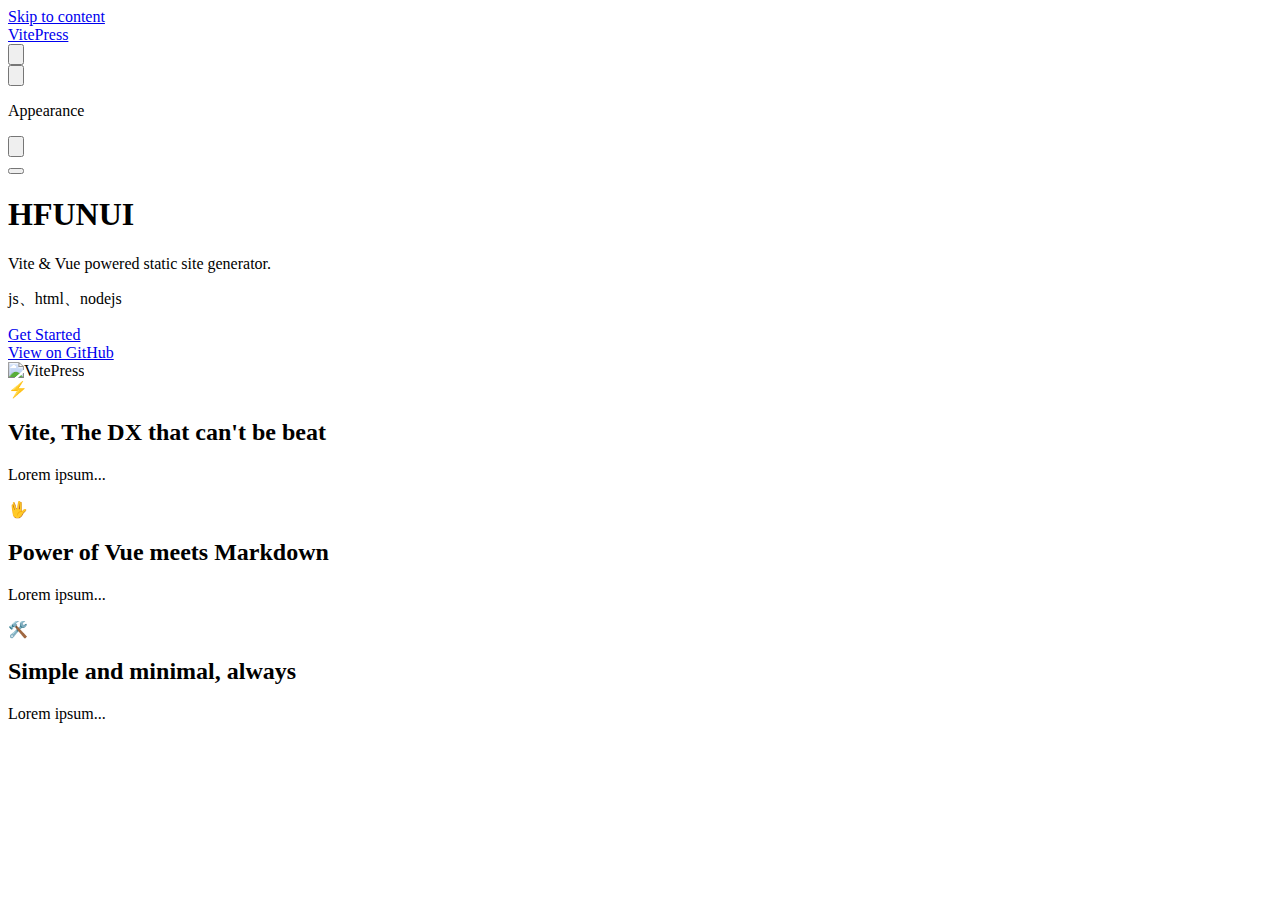
==== index.html @ feb46263 "github actions 自动部署" ====
<!DOCTYPE html>
<html lang="en-US">
  <head>
    <meta charset="utf-8">
    <meta name="viewport" content="width=device-width,initial-scale=1">
    <title>VitePress | VitePress</title>
    <meta name="description" content="A VitePress site">
    <link rel="stylesheet" href="/hfunui/assets/style.2a76a6d5.css">
    <link rel="modulepreload" href="/hfunui/assets/app.a262ab78.js">
    <link rel="modulepreload" href="/hfunui/assets/index.md.b3dddbc2.lean.js">
    
    <script id="check-dark-light">(()=>{const e=localStorage.getItem("vitepress-theme-appearance"),a=window.matchMedia("(prefers-color-scheme: dark)").matches;(!e||e==="auto"?a:e==="dark")&&document.documentElement.classList.add("dark")})();</script>
  </head>
  <body>
    <div id="app"><div class="Layout" data-v-800d218e><!--[--><!--]--><!--[--><span tabindex="-1" data-v-50beef6d></span><a href="#VPContent" class="VPSkipLink visually-hidden" data-v-50beef6d> Skip to content </a><!--]--><!----><header class="VPNav no-sidebar" data-v-800d218e data-v-612dfc2d><div class="VPNavBar" data-v-612dfc2d data-v-e5657667><div class="container" data-v-e5657667><div class="VPNavBarTitle" data-v-e5657667 data-v-b0835459><a class="title" href="/hfunui/" data-v-b0835459><!--[--><!--]--><!----><!--[-->VitePress<!--]--><!--[--><!--]--></a></div><div class="content" data-v-e5657667><!--[--><!--]--><!----><!----><!----><div class="VPNavBarAppearance appearance" data-v-e5657667 data-v-94fffdb1><button class="VPSwitch VPSwitchAppearance" type="button" role="switch" aria-label="toggle dark mode" data-v-94fffdb1 data-v-cac98b92 data-v-4f5f0a58><span class="check" data-v-4f5f0a58><span class="icon" data-v-4f5f0a58><!--[--><svg xmlns="http://www.w3.org/2000/svg" aria-hidden="true" focusable="false" viewbox="0 0 24 24" class="sun" data-v-cac98b92><path d="M12,18c-3.3,0-6-2.7-6-6s2.7-6,6-6s6,2.7,6,6S15.3,18,12,18zM12,8c-2.2,0-4,1.8-4,4c0,2.2,1.8,4,4,4c2.2,0,4-1.8,4-4C16,9.8,14.2,8,12,8z"></path><path d="M12,4c-0.6,0-1-0.4-1-1V1c0-0.6,0.4-1,1-1s1,0.4,1,1v2C13,3.6,12.6,4,12,4z"></path><path d="M12,24c-0.6,0-1-0.4-1-1v-2c0-0.6,0.4-1,1-1s1,0.4,1,1v2C13,23.6,12.6,24,12,24z"></path><path d="M5.6,6.6c-0.3,0-0.5-0.1-0.7-0.3L3.5,4.9c-0.4-0.4-0.4-1,0-1.4s1-0.4,1.4,0l1.4,1.4c0.4,0.4,0.4,1,0,1.4C6.2,6.5,5.9,6.6,5.6,6.6z"></path><path d="M19.8,20.8c-0.3,0-0.5-0.1-0.7-0.3l-1.4-1.4c-0.4-0.4-0.4-1,0-1.4s1-0.4,1.4,0l1.4,1.4c0.4,0.4,0.4,1,0,1.4C20.3,20.7,20,20.8,19.8,20.8z"></path><path d="M3,13H1c-0.6,0-1-0.4-1-1s0.4-1,1-1h2c0.6,0,1,0.4,1,1S3.6,13,3,13z"></path><path d="M23,13h-2c-0.6,0-1-0.4-1-1s0.4-1,1-1h2c0.6,0,1,0.4,1,1S23.6,13,23,13z"></path><path d="M4.2,20.8c-0.3,0-0.5-0.1-0.7-0.3c-0.4-0.4-0.4-1,0-1.4l1.4-1.4c0.4-0.4,1-0.4,1.4,0s0.4,1,0,1.4l-1.4,1.4C4.7,20.7,4.5,20.8,4.2,20.8z"></path><path d="M18.4,6.6c-0.3,0-0.5-0.1-0.7-0.3c-0.4-0.4-0.4-1,0-1.4l1.4-1.4c0.4-0.4,1-0.4,1.4,0s0.4,1,0,1.4l-1.4,1.4C18.9,6.5,18.6,6.6,18.4,6.6z"></path></svg><svg xmlns="http://www.w3.org/2000/svg" aria-hidden="true" focusable="false" viewbox="0 0 24 24" class="moon" data-v-cac98b92><path d="M12.1,22c-0.3,0-0.6,0-0.9,0c-5.5-0.5-9.5-5.4-9-10.9c0.4-4.8,4.2-8.6,9-9c0.4,0,0.8,0.2,1,0.5c0.2,0.3,0.2,0.8-0.1,1.1c-2,2.7-1.4,6.4,1.3,8.4c2.1,1.6,5,1.6,7.1,0c0.3-0.2,0.7-0.3,1.1-0.1c0.3,0.2,0.5,0.6,0.5,1c-0.2,2.7-1.5,5.1-3.6,6.8C16.6,21.2,14.4,22,12.1,22zM9.3,4.4c-2.9,1-5,3.6-5.2,6.8c-0.4,4.4,2.8,8.3,7.2,8.7c2.1,0.2,4.2-0.4,5.8-1.8c1.1-0.9,1.9-2.1,2.4-3.4c-2.5,0.9-5.3,0.5-7.5-1.1C9.2,11.4,8.1,7.7,9.3,4.4z"></path></svg><!--]--></span></span></button></div><!----><div class="VPFlyout VPNavBarExtra extra" data-v-e5657667 data-v-b0e6e622 data-v-d3726854><button type="button" class="button" aria-haspopup="true" aria-expanded="false" aria-label="extra navigation" data-v-d3726854><svg xmlns="http://www.w3.org/2000/svg" aria-hidden="true" focusable="false" viewbox="0 0 24 24" class="icon" data-v-d3726854><circle cx="12" cy="12" r="2"></circle><circle cx="19" cy="12" r="2"></circle><circle cx="5" cy="12" r="2"></circle></svg></button><div class="menu" data-v-d3726854><div class="VPMenu" data-v-d3726854 data-v-401cc61e><!----><!--[--><!--[--><!----><div class="group" data-v-b0e6e622><div class="item appearance" data-v-b0e6e622><p class="label" data-v-b0e6e622>Appearance</p><div class="appearance-action" data-v-b0e6e622><button class="VPSwitch VPSwitchAppearance" type="button" role="switch" aria-label="toggle dark mode" data-v-b0e6e622 data-v-cac98b92 data-v-4f5f0a58><span class="check" data-v-4f5f0a58><span class="icon" data-v-4f5f0a58><!--[--><svg xmlns="http://www.w3.org/2000/svg" aria-hidden="true" focusable="false" viewbox="0 0 24 24" class="sun" data-v-cac98b92><path d="M12,18c-3.3,0-6-2.7-6-6s2.7-6,6-6s6,2.7,6,6S15.3,18,12,18zM12,8c-2.2,0-4,1.8-4,4c0,2.2,1.8,4,4,4c2.2,0,4-1.8,4-4C16,9.8,14.2,8,12,8z"></path><path d="M12,4c-0.6,0-1-0.4-1-1V1c0-0.6,0.4-1,1-1s1,0.4,1,1v2C13,3.6,12.6,4,12,4z"></path><path d="M12,24c-0.6,0-1-0.4-1-1v-2c0-0.6,0.4-1,1-1s1,0.4,1,1v2C13,23.6,12.6,24,12,24z"></path><path d="M5.6,6.6c-0.3,0-0.5-0.1-0.7-0.3L3.5,4.9c-0.4-0.4-0.4-1,0-1.4s1-0.4,1.4,0l1.4,1.4c0.4,0.4,0.4,1,0,1.4C6.2,6.5,5.9,6.6,5.6,6.6z"></path><path d="M19.8,20.8c-0.3,0-0.5-0.1-0.7-0.3l-1.4-1.4c-0.4-0.4-0.4-1,0-1.4s1-0.4,1.4,0l1.4,1.4c0.4,0.4,0.4,1,0,1.4C20.3,20.7,20,20.8,19.8,20.8z"></path><path d="M3,13H1c-0.6,0-1-0.4-1-1s0.4-1,1-1h2c0.6,0,1,0.4,1,1S3.6,13,3,13z"></path><path d="M23,13h-2c-0.6,0-1-0.4-1-1s0.4-1,1-1h2c0.6,0,1,0.4,1,1S23.6,13,23,13z"></path><path d="M4.2,20.8c-0.3,0-0.5-0.1-0.7-0.3c-0.4-0.4-0.4-1,0-1.4l1.4-1.4c0.4-0.4,1-0.4,1.4,0s0.4,1,0,1.4l-1.4,1.4C4.7,20.7,4.5,20.8,4.2,20.8z"></path><path d="M18.4,6.6c-0.3,0-0.5-0.1-0.7-0.3c-0.4-0.4-0.4-1,0-1.4l1.4-1.4c0.4-0.4,1-0.4,1.4,0s0.4,1,0,1.4l-1.4,1.4C18.9,6.5,18.6,6.6,18.4,6.6z"></path></svg><svg xmlns="http://www.w3.org/2000/svg" aria-hidden="true" focusable="false" viewbox="0 0 24 24" class="moon" data-v-cac98b92><path d="M12.1,22c-0.3,0-0.6,0-0.9,0c-5.5-0.5-9.5-5.4-9-10.9c0.4-4.8,4.2-8.6,9-9c0.4,0,0.8,0.2,1,0.5c0.2,0.3,0.2,0.8-0.1,1.1c-2,2.7-1.4,6.4,1.3,8.4c2.1,1.6,5,1.6,7.1,0c0.3-0.2,0.7-0.3,1.1-0.1c0.3,0.2,0.5,0.6,0.5,1c-0.2,2.7-1.5,5.1-3.6,6.8C16.6,21.2,14.4,22,12.1,22zM9.3,4.4c-2.9,1-5,3.6-5.2,6.8c-0.4,4.4,2.8,8.3,7.2,8.7c2.1,0.2,4.2-0.4,5.8-1.8c1.1-0.9,1.9-2.1,2.4-3.4c-2.5,0.9-5.3,0.5-7.5-1.1C9.2,11.4,8.1,7.7,9.3,4.4z"></path></svg><!--]--></span></span></button></div></div></div><!----><!--]--><!--]--></div></div></div><!--[--><!--]--><button type="button" class="VPNavBarHamburger hamburger" aria-label="mobile navigation" aria-expanded="false" aria-controls="VPNavScreen" data-v-e5657667 data-v-51c26bd4><span class="container" data-v-51c26bd4><span class="top" data-v-51c26bd4></span><span class="middle" data-v-51c26bd4></span><span class="bottom" data-v-51c26bd4></span></span></button></div></div></div><!----></header><!----><!----><div class="VPContent is-home" id="VPContent" data-v-800d218e data-v-cd77234a><div class="VPHome" data-v-cd77234a data-v-cb842b70><!--[--><!--]--><div class="VPHero has-image VPHomeHero" data-v-cb842b70 data-v-c28a56dd><div class="container" data-v-c28a56dd><div class="main" data-v-c28a56dd><h1 class="name" data-v-c28a56dd><span class="clip" data-v-c28a56dd>HFUNUI</span></h1><p class="text" data-v-c28a56dd>Vite &amp; Vue powered static site generator.</p><p class="tagline" data-v-c28a56dd>js、html、nodejs</p><div class="actions" data-v-c28a56dd><!--[--><div class="action" data-v-c28a56dd><a class="VPButton medium brand" href="/hfunui/test.html" data-v-c28a56dd data-v-b949c44b>Get Started</a></div><div class="action" data-v-c28a56dd><a class="VPButton medium alt" href="https://github.com/vuejs/vitepress" target="_blank" rel="noreferrer" data-v-c28a56dd data-v-b949c44b>View on GitHub</a></div><!--]--></div></div><div class="image" data-v-c28a56dd><div class="image-container" data-v-c28a56dd><div class="image-bg" data-v-c28a56dd></div><!--[--><img class="VPImage image-src" src="/hfunui/logo.png" alt="VitePress" data-v-b6a6e94b><!--]--></div></div></div></div><!--[--><!--]--><!--[--><!--]--><div class="VPFeatures VPHomeFeatures" data-v-cb842b70 data-v-3f8057fd><div class="container" data-v-3f8057fd><div class="items" data-v-3f8057fd><!--[--><div class="grid-3 item" data-v-3f8057fd><article class="VPFeature" data-v-3f8057fd data-v-c869942c><div class="icon" data-v-c869942c>⚡️</div><h2 class="title" data-v-c869942c>Vite, The DX that can&#39;t be beat</h2><p class="details" data-v-c869942c>Lorem ipsum...</p></article></div><div class="grid-3 item" data-v-3f8057fd><article class="VPFeature" data-v-3f8057fd data-v-c869942c><div class="icon" data-v-c869942c>🖖</div><h2 class="title" data-v-c869942c>Power of Vue meets Markdown</h2><p class="details" data-v-c869942c>Lorem ipsum...</p></article></div><div class="grid-3 item" data-v-3f8057fd><article class="VPFeature" data-v-3f8057fd data-v-c869942c><div class="icon" data-v-c869942c>🛠️</div><h2 class="title" data-v-c869942c>Simple and minimal, always</h2><p class="details" data-v-c869942c>Lorem ipsum...</p></article></div><!--]--></div></div></div><!--[--><!--]--><div style="position:relative;" data-v-cb842b70><div></div></div></div></div><!----><!--[--><!--]--></div></div>
    <script>__VP_HASH_MAP__ = JSON.parse("{\"index.md\":\"b3dddbc2\",\"test.md\":\"1d16b2b5\"}")</script>
    <script type="module" async src="/hfunui/assets/app.a262ab78.js"></script>
    
  </body>
</html>
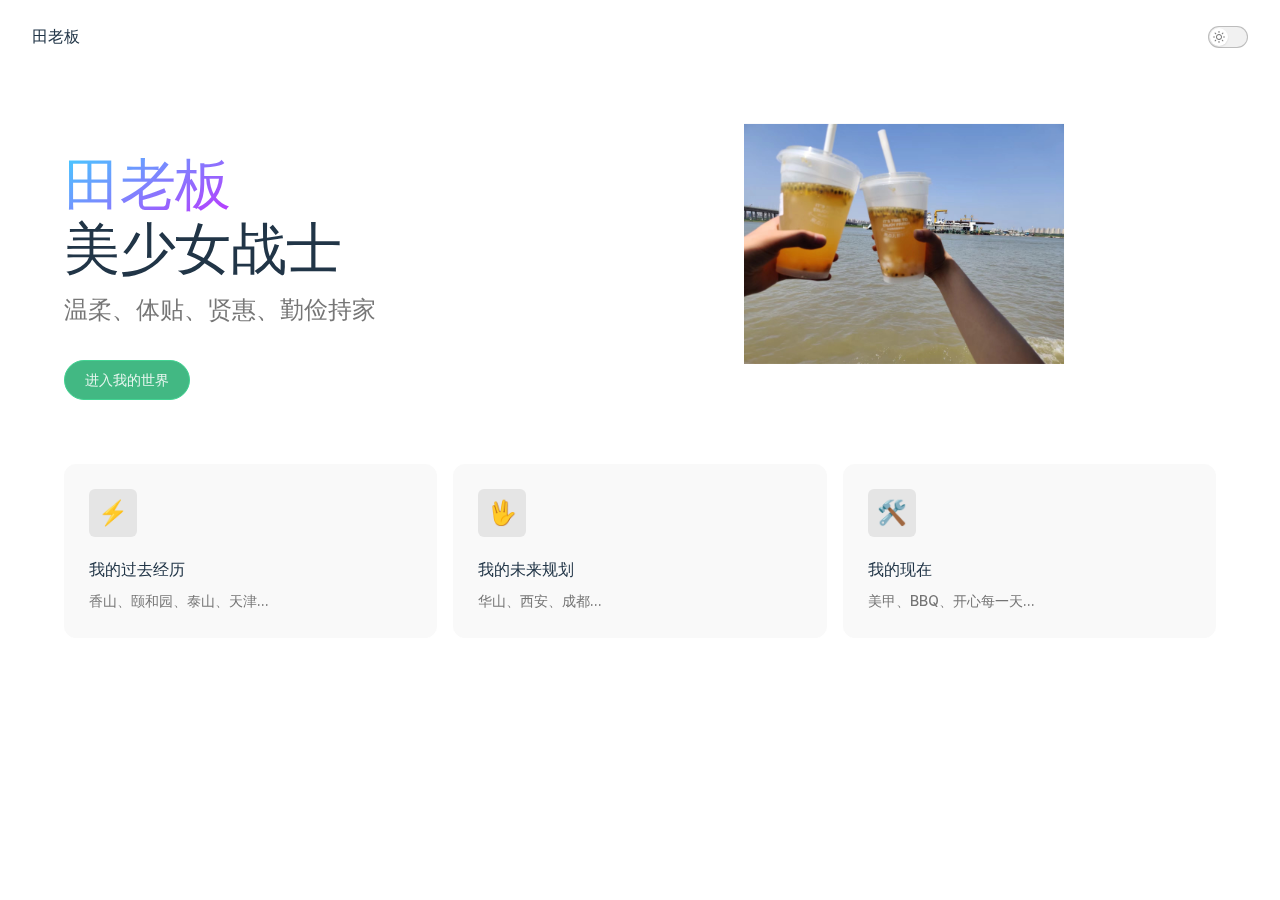
==== commit 196c85d8: "gitee actions 自动部署" ====
--- a/index.html
+++ b/index.html
@@ -3,18 +3,18 @@
   <head>
     <meta charset="utf-8">
     <meta name="viewport" content="width=device-width,initial-scale=1">
-    <title>VitePress | VitePress</title>
+    <title>一只小小鸟-田老板 | 一只小小鸟-田老板</title>
     <meta name="description" content="A VitePress site">
-    <link rel="stylesheet" href="/hfunui/assets/style.2a76a6d5.css">
-    <link rel="modulepreload" href="/hfunui/assets/app.a262ab78.js">
-    <link rel="modulepreload" href="/hfunui/assets/index.md.b3dddbc2.lean.js">
+    <link rel="stylesheet" href="/assets/style.bca4aebd.css">
+    <link rel="modulepreload" href="/assets/app.071083e7.js">
+    <link rel="modulepreload" href="/assets/index.md.a0800f98.lean.js">
     
     <script id="check-dark-light">(()=>{const e=localStorage.getItem("vitepress-theme-appearance"),a=window.matchMedia("(prefers-color-scheme: dark)").matches;(!e||e==="auto"?a:e==="dark")&&document.documentElement.classList.add("dark")})();</script>
   </head>
   <body>
-    <div id="app"><div class="Layout" data-v-800d218e><!--[--><!--]--><!--[--><span tabindex="-1" data-v-50beef6d></span><a href="#VPContent" class="VPSkipLink visually-hidden" data-v-50beef6d> Skip to content </a><!--]--><!----><header class="VPNav no-sidebar" data-v-800d218e data-v-612dfc2d><div class="VPNavBar" data-v-612dfc2d data-v-e5657667><div class="container" data-v-e5657667><div class="VPNavBarTitle" data-v-e5657667 data-v-b0835459><a class="title" href="/hfunui/" data-v-b0835459><!--[--><!--]--><!----><!--[-->VitePress<!--]--><!--[--><!--]--></a></div><div class="content" data-v-e5657667><!--[--><!--]--><!----><!----><!----><div class="VPNavBarAppearance appearance" data-v-e5657667 data-v-94fffdb1><button class="VPSwitch VPSwitchAppearance" type="button" role="switch" aria-label="toggle dark mode" data-v-94fffdb1 data-v-cac98b92 data-v-4f5f0a58><span class="check" data-v-4f5f0a58><span class="icon" data-v-4f5f0a58><!--[--><svg xmlns="http://www.w3.org/2000/svg" aria-hidden="true" focusable="false" viewbox="0 0 24 24" class="sun" data-v-cac98b92><path d="M12,18c-3.3,0-6-2.7-6-6s2.7-6,6-6s6,2.7,6,6S15.3,18,12,18zM12,8c-2.2,0-4,1.8-4,4c0,2.2,1.8,4,4,4c2.2,0,4-1.8,4-4C16,9.8,14.2,8,12,8z"></path><path d="M12,4c-0.6,0-1-0.4-1-1V1c0-0.6,0.4-1,1-1s1,0.4,1,1v2C13,3.6,12.6,4,12,4z"></path><path d="M12,24c-0.6,0-1-0.4-1-1v-2c0-0.6,0.4-1,1-1s1,0.4,1,1v2C13,23.6,12.6,24,12,24z"></path><path d="M5.6,6.6c-0.3,0-0.5-0.1-0.7-0.3L3.5,4.9c-0.4-0.4-0.4-1,0-1.4s1-0.4,1.4,0l1.4,1.4c0.4,0.4,0.4,1,0,1.4C6.2,6.5,5.9,6.6,5.6,6.6z"></path><path d="M19.8,20.8c-0.3,0-0.5-0.1-0.7-0.3l-1.4-1.4c-0.4-0.4-0.4-1,0-1.4s1-0.4,1.4,0l1.4,1.4c0.4,0.4,0.4,1,0,1.4C20.3,20.7,20,20.8,19.8,20.8z"></path><path d="M3,13H1c-0.6,0-1-0.4-1-1s0.4-1,1-1h2c0.6,0,1,0.4,1,1S3.6,13,3,13z"></path><path d="M23,13h-2c-0.6,0-1-0.4-1-1s0.4-1,1-1h2c0.6,0,1,0.4,1,1S23.6,13,23,13z"></path><path d="M4.2,20.8c-0.3,0-0.5-0.1-0.7-0.3c-0.4-0.4-0.4-1,0-1.4l1.4-1.4c0.4-0.4,1-0.4,1.4,0s0.4,1,0,1.4l-1.4,1.4C4.7,20.7,4.5,20.8,4.2,20.8z"></path><path d="M18.4,6.6c-0.3,0-0.5-0.1-0.7-0.3c-0.4-0.4-0.4-1,0-1.4l1.4-1.4c0.4-0.4,1-0.4,1.4,0s0.4,1,0,1.4l-1.4,1.4C18.9,6.5,18.6,6.6,18.4,6.6z"></path></svg><svg xmlns="http://www.w3.org/2000/svg" aria-hidden="true" focusable="false" viewbox="0 0 24 24" class="moon" data-v-cac98b92><path d="M12.1,22c-0.3,0-0.6,0-0.9,0c-5.5-0.5-9.5-5.4-9-10.9c0.4-4.8,4.2-8.6,9-9c0.4,0,0.8,0.2,1,0.5c0.2,0.3,0.2,0.8-0.1,1.1c-2,2.7-1.4,6.4,1.3,8.4c2.1,1.6,5,1.6,7.1,0c0.3-0.2,0.7-0.3,1.1-0.1c0.3,0.2,0.5,0.6,0.5,1c-0.2,2.7-1.5,5.1-3.6,6.8C16.6,21.2,14.4,22,12.1,22zM9.3,4.4c-2.9,1-5,3.6-5.2,6.8c-0.4,4.4,2.8,8.3,7.2,8.7c2.1,0.2,4.2-0.4,5.8-1.8c1.1-0.9,1.9-2.1,2.4-3.4c-2.5,0.9-5.3,0.5-7.5-1.1C9.2,11.4,8.1,7.7,9.3,4.4z"></path></svg><!--]--></span></span></button></div><!----><div class="VPFlyout VPNavBarExtra extra" data-v-e5657667 data-v-b0e6e622 data-v-d3726854><button type="button" class="button" aria-haspopup="true" aria-expanded="false" aria-label="extra navigation" data-v-d3726854><svg xmlns="http://www.w3.org/2000/svg" aria-hidden="true" focusable="false" viewbox="0 0 24 24" class="icon" data-v-d3726854><circle cx="12" cy="12" r="2"></circle><circle cx="19" cy="12" r="2"></circle><circle cx="5" cy="12" r="2"></circle></svg></button><div class="menu" data-v-d3726854><div class="VPMenu" data-v-d3726854 data-v-401cc61e><!----><!--[--><!--[--><!----><div class="group" data-v-b0e6e622><div class="item appearance" data-v-b0e6e622><p class="label" data-v-b0e6e622>Appearance</p><div class="appearance-action" data-v-b0e6e622><button class="VPSwitch VPSwitchAppearance" type="button" role="switch" aria-label="toggle dark mode" data-v-b0e6e622 data-v-cac98b92 data-v-4f5f0a58><span class="check" data-v-4f5f0a58><span class="icon" data-v-4f5f0a58><!--[--><svg xmlns="http://www.w3.org/2000/svg" aria-hidden="true" focusable="false" viewbox="0 0 24 24" class="sun" data-v-cac98b92><path d="M12,18c-3.3,0-6-2.7-6-6s2.7-6,6-6s6,2.7,6,6S15.3,18,12,18zM12,8c-2.2,0-4,1.8-4,4c0,2.2,1.8,4,4,4c2.2,0,4-1.8,4-4C16,9.8,14.2,8,12,8z"></path><path d="M12,4c-0.6,0-1-0.4-1-1V1c0-0.6,0.4-1,1-1s1,0.4,1,1v2C13,3.6,12.6,4,12,4z"></path><path d="M12,24c-0.6,0-1-0.4-1-1v-2c0-0.6,0.4-1,1-1s1,0.4,1,1v2C13,23.6,12.6,24,12,24z"></path><path d="M5.6,6.6c-0.3,0-0.5-0.1-0.7-0.3L3.5,4.9c-0.4-0.4-0.4-1,0-1.4s1-0.4,1.4,0l1.4,1.4c0.4,0.4,0.4,1,0,1.4C6.2,6.5,5.9,6.6,5.6,6.6z"></path><path d="M19.8,20.8c-0.3,0-0.5-0.1-0.7-0.3l-1.4-1.4c-0.4-0.4-0.4-1,0-1.4s1-0.4,1.4,0l1.4,1.4c0.4,0.4,0.4,1,0,1.4C20.3,20.7,20,20.8,19.8,20.8z"></path><path d="M3,13H1c-0.6,0-1-0.4-1-1s0.4-1,1-1h2c0.6,0,1,0.4,1,1S3.6,13,3,13z"></path><path d="M23,13h-2c-0.6,0-1-0.4-1-1s0.4-1,1-1h2c0.6,0,1,0.4,1,1S23.6,13,23,13z"></path><path d="M4.2,20.8c-0.3,0-0.5-0.1-0.7-0.3c-0.4-0.4-0.4-1,0-1.4l1.4-1.4c0.4-0.4,1-0.4,1.4,0s0.4,1,0,1.4l-1.4,1.4C4.7,20.7,4.5,20.8,4.2,20.8z"></path><path d="M18.4,6.6c-0.3,0-0.5-0.1-0.7-0.3c-0.4-0.4-0.4-1,0-1.4l1.4-1.4c0.4-0.4,1-0.4,1.4,0s0.4,1,0,1.4l-1.4,1.4C18.9,6.5,18.6,6.6,18.4,6.6z"></path></svg><svg xmlns="http://www.w3.org/2000/svg" aria-hidden="true" focusable="false" viewbox="0 0 24 24" class="moon" data-v-cac98b92><path d="M12.1,22c-0.3,0-0.6,0-0.9,0c-5.5-0.5-9.5-5.4-9-10.9c0.4-4.8,4.2-8.6,9-9c0.4,0,0.8,0.2,1,0.5c0.2,0.3,0.2,0.8-0.1,1.1c-2,2.7-1.4,6.4,1.3,8.4c2.1,1.6,5,1.6,7.1,0c0.3-0.2,0.7-0.3,1.1-0.1c0.3,0.2,0.5,0.6,0.5,1c-0.2,2.7-1.5,5.1-3.6,6.8C16.6,21.2,14.4,22,12.1,22zM9.3,4.4c-2.9,1-5,3.6-5.2,6.8c-0.4,4.4,2.8,8.3,7.2,8.7c2.1,0.2,4.2-0.4,5.8-1.8c1.1-0.9,1.9-2.1,2.4-3.4c-2.5,0.9-5.3,0.5-7.5-1.1C9.2,11.4,8.1,7.7,9.3,4.4z"></path></svg><!--]--></span></span></button></div></div></div><!----><!--]--><!--]--></div></div></div><!--[--><!--]--><button type="button" class="VPNavBarHamburger hamburger" aria-label="mobile navigation" aria-expanded="false" aria-controls="VPNavScreen" data-v-e5657667 data-v-51c26bd4><span class="container" data-v-51c26bd4><span class="top" data-v-51c26bd4></span><span class="middle" data-v-51c26bd4></span><span class="bottom" data-v-51c26bd4></span></span></button></div></div></div><!----></header><!----><!----><div class="VPContent is-home" id="VPContent" data-v-800d218e data-v-cd77234a><div class="VPHome" data-v-cd77234a data-v-cb842b70><!--[--><!--]--><div class="VPHero has-image VPHomeHero" data-v-cb842b70 data-v-c28a56dd><div class="container" data-v-c28a56dd><div class="main" data-v-c28a56dd><h1 class="name" data-v-c28a56dd><span class="clip" data-v-c28a56dd>HFUNUI</span></h1><p class="text" data-v-c28a56dd>Vite &amp; Vue powered static site generator.</p><p class="tagline" data-v-c28a56dd>js、html、nodejs</p><div class="actions" data-v-c28a56dd><!--[--><div class="action" data-v-c28a56dd><a class="VPButton medium brand" href="/hfunui/test.html" data-v-c28a56dd data-v-b949c44b>Get Started</a></div><div class="action" data-v-c28a56dd><a class="VPButton medium alt" href="https://github.com/vuejs/vitepress" target="_blank" rel="noreferrer" data-v-c28a56dd data-v-b949c44b>View on GitHub</a></div><!--]--></div></div><div class="image" data-v-c28a56dd><div class="image-container" data-v-c28a56dd><div class="image-bg" data-v-c28a56dd></div><!--[--><img class="VPImage image-src" src="/hfunui/logo.png" alt="VitePress" data-v-b6a6e94b><!--]--></div></div></div></div><!--[--><!--]--><!--[--><!--]--><div class="VPFeatures VPHomeFeatures" data-v-cb842b70 data-v-3f8057fd><div class="container" data-v-3f8057fd><div class="items" data-v-3f8057fd><!--[--><div class="grid-3 item" data-v-3f8057fd><article class="VPFeature" data-v-3f8057fd data-v-c869942c><div class="icon" data-v-c869942c>⚡️</div><h2 class="title" data-v-c869942c>Vite, The DX that can&#39;t be beat</h2><p class="details" data-v-c869942c>Lorem ipsum...</p></article></div><div class="grid-3 item" data-v-3f8057fd><article class="VPFeature" data-v-3f8057fd data-v-c869942c><div class="icon" data-v-c869942c>🖖</div><h2 class="title" data-v-c869942c>Power of Vue meets Markdown</h2><p class="details" data-v-c869942c>Lorem ipsum...</p></article></div><div class="grid-3 item" data-v-3f8057fd><article class="VPFeature" data-v-3f8057fd data-v-c869942c><div class="icon" data-v-c869942c>🛠️</div><h2 class="title" data-v-c869942c>Simple and minimal, always</h2><p class="details" data-v-c869942c>Lorem ipsum...</p></article></div><!--]--></div></div></div><!--[--><!--]--><div style="position:relative;" data-v-cb842b70><div></div></div></div></div><!----><!--[--><!--]--></div></div>
-    <script>__VP_HASH_MAP__ = JSON.parse("{\"index.md\":\"b3dddbc2\",\"test.md\":\"1d16b2b5\"}")</script>
-    <script type="module" async src="/hfunui/assets/app.a262ab78.js"></script>
+    <div id="app"><div class="Layout" data-v-800d218e><!--[--><!--]--><!--[--><span tabindex="-1" data-v-50beef6d></span><a href="#VPContent" class="VPSkipLink visually-hidden" data-v-50beef6d> Skip to content </a><!--]--><!----><header class="VPNav no-sidebar" data-v-800d218e data-v-612dfc2d><div class="VPNavBar" data-v-612dfc2d data-v-e5657667><div class="container" data-v-e5657667><div class="VPNavBarTitle" data-v-e5657667 data-v-b0835459><a class="title" href="/" data-v-b0835459><!--[--><!--]--><!----><!--[-->田老板<!--]--><!--[--><!--]--></a></div><div class="content" data-v-e5657667><!--[--><!--]--><!----><!----><!----><div class="VPNavBarAppearance appearance" data-v-e5657667 data-v-94fffdb1><button class="VPSwitch VPSwitchAppearance" type="button" role="switch" aria-label="toggle dark mode" data-v-94fffdb1 data-v-cac98b92 data-v-4f5f0a58><span class="check" data-v-4f5f0a58><span class="icon" data-v-4f5f0a58><!--[--><svg xmlns="http://www.w3.org/2000/svg" aria-hidden="true" focusable="false" viewbox="0 0 24 24" class="sun" data-v-cac98b92><path d="M12,18c-3.3,0-6-2.7-6-6s2.7-6,6-6s6,2.7,6,6S15.3,18,12,18zM12,8c-2.2,0-4,1.8-4,4c0,2.2,1.8,4,4,4c2.2,0,4-1.8,4-4C16,9.8,14.2,8,12,8z"></path><path d="M12,4c-0.6,0-1-0.4-1-1V1c0-0.6,0.4-1,1-1s1,0.4,1,1v2C13,3.6,12.6,4,12,4z"></path><path d="M12,24c-0.6,0-1-0.4-1-1v-2c0-0.6,0.4-1,1-1s1,0.4,1,1v2C13,23.6,12.6,24,12,24z"></path><path d="M5.6,6.6c-0.3,0-0.5-0.1-0.7-0.3L3.5,4.9c-0.4-0.4-0.4-1,0-1.4s1-0.4,1.4,0l1.4,1.4c0.4,0.4,0.4,1,0,1.4C6.2,6.5,5.9,6.6,5.6,6.6z"></path><path d="M19.8,20.8c-0.3,0-0.5-0.1-0.7-0.3l-1.4-1.4c-0.4-0.4-0.4-1,0-1.4s1-0.4,1.4,0l1.4,1.4c0.4,0.4,0.4,1,0,1.4C20.3,20.7,20,20.8,19.8,20.8z"></path><path d="M3,13H1c-0.6,0-1-0.4-1-1s0.4-1,1-1h2c0.6,0,1,0.4,1,1S3.6,13,3,13z"></path><path d="M23,13h-2c-0.6,0-1-0.4-1-1s0.4-1,1-1h2c0.6,0,1,0.4,1,1S23.6,13,23,13z"></path><path d="M4.2,20.8c-0.3,0-0.5-0.1-0.7-0.3c-0.4-0.4-0.4-1,0-1.4l1.4-1.4c0.4-0.4,1-0.4,1.4,0s0.4,1,0,1.4l-1.4,1.4C4.7,20.7,4.5,20.8,4.2,20.8z"></path><path d="M18.4,6.6c-0.3,0-0.5-0.1-0.7-0.3c-0.4-0.4-0.4-1,0-1.4l1.4-1.4c0.4-0.4,1-0.4,1.4,0s0.4,1,0,1.4l-1.4,1.4C18.9,6.5,18.6,6.6,18.4,6.6z"></path></svg><svg xmlns="http://www.w3.org/2000/svg" aria-hidden="true" focusable="false" viewbox="0 0 24 24" class="moon" data-v-cac98b92><path d="M12.1,22c-0.3,0-0.6,0-0.9,0c-5.5-0.5-9.5-5.4-9-10.9c0.4-4.8,4.2-8.6,9-9c0.4,0,0.8,0.2,1,0.5c0.2,0.3,0.2,0.8-0.1,1.1c-2,2.7-1.4,6.4,1.3,8.4c2.1,1.6,5,1.6,7.1,0c0.3-0.2,0.7-0.3,1.1-0.1c0.3,0.2,0.5,0.6,0.5,1c-0.2,2.7-1.5,5.1-3.6,6.8C16.6,21.2,14.4,22,12.1,22zM9.3,4.4c-2.9,1-5,3.6-5.2,6.8c-0.4,4.4,2.8,8.3,7.2,8.7c2.1,0.2,4.2-0.4,5.8-1.8c1.1-0.9,1.9-2.1,2.4-3.4c-2.5,0.9-5.3,0.5-7.5-1.1C9.2,11.4,8.1,7.7,9.3,4.4z"></path></svg><!--]--></span></span></button></div><!----><div class="VPFlyout VPNavBarExtra extra" data-v-e5657667 data-v-b0e6e622 data-v-d3726854><button type="button" class="button" aria-haspopup="true" aria-expanded="false" aria-label="extra navigation" data-v-d3726854><svg xmlns="http://www.w3.org/2000/svg" aria-hidden="true" focusable="false" viewbox="0 0 24 24" class="icon" data-v-d3726854><circle cx="12" cy="12" r="2"></circle><circle cx="19" cy="12" r="2"></circle><circle cx="5" cy="12" r="2"></circle></svg></button><div class="menu" data-v-d3726854><div class="VPMenu" data-v-d3726854 data-v-401cc61e><!----><!--[--><!--[--><!----><div class="group" data-v-b0e6e622><div class="item appearance" data-v-b0e6e622><p class="label" data-v-b0e6e622>Appearance</p><div class="appearance-action" data-v-b0e6e622><button class="VPSwitch VPSwitchAppearance" type="button" role="switch" aria-label="toggle dark mode" data-v-b0e6e622 data-v-cac98b92 data-v-4f5f0a58><span class="check" data-v-4f5f0a58><span class="icon" data-v-4f5f0a58><!--[--><svg xmlns="http://www.w3.org/2000/svg" aria-hidden="true" focusable="false" viewbox="0 0 24 24" class="sun" data-v-cac98b92><path d="M12,18c-3.3,0-6-2.7-6-6s2.7-6,6-6s6,2.7,6,6S15.3,18,12,18zM12,8c-2.2,0-4,1.8-4,4c0,2.2,1.8,4,4,4c2.2,0,4-1.8,4-4C16,9.8,14.2,8,12,8z"></path><path d="M12,4c-0.6,0-1-0.4-1-1V1c0-0.6,0.4-1,1-1s1,0.4,1,1v2C13,3.6,12.6,4,12,4z"></path><path d="M12,24c-0.6,0-1-0.4-1-1v-2c0-0.6,0.4-1,1-1s1,0.4,1,1v2C13,23.6,12.6,24,12,24z"></path><path d="M5.6,6.6c-0.3,0-0.5-0.1-0.7-0.3L3.5,4.9c-0.4-0.4-0.4-1,0-1.4s1-0.4,1.4,0l1.4,1.4c0.4,0.4,0.4,1,0,1.4C6.2,6.5,5.9,6.6,5.6,6.6z"></path><path d="M19.8,20.8c-0.3,0-0.5-0.1-0.7-0.3l-1.4-1.4c-0.4-0.4-0.4-1,0-1.4s1-0.4,1.4,0l1.4,1.4c0.4,0.4,0.4,1,0,1.4C20.3,20.7,20,20.8,19.8,20.8z"></path><path d="M3,13H1c-0.6,0-1-0.4-1-1s0.4-1,1-1h2c0.6,0,1,0.4,1,1S3.6,13,3,13z"></path><path d="M23,13h-2c-0.6,0-1-0.4-1-1s0.4-1,1-1h2c0.6,0,1,0.4,1,1S23.6,13,23,13z"></path><path d="M4.2,20.8c-0.3,0-0.5-0.1-0.7-0.3c-0.4-0.4-0.4-1,0-1.4l1.4-1.4c0.4-0.4,1-0.4,1.4,0s0.4,1,0,1.4l-1.4,1.4C4.7,20.7,4.5,20.8,4.2,20.8z"></path><path d="M18.4,6.6c-0.3,0-0.5-0.1-0.7-0.3c-0.4-0.4-0.4-1,0-1.4l1.4-1.4c0.4-0.4,1-0.4,1.4,0s0.4,1,0,1.4l-1.4,1.4C18.9,6.5,18.6,6.6,18.4,6.6z"></path></svg><svg xmlns="http://www.w3.org/2000/svg" aria-hidden="true" focusable="false" viewbox="0 0 24 24" class="moon" data-v-cac98b92><path d="M12.1,22c-0.3,0-0.6,0-0.9,0c-5.5-0.5-9.5-5.4-9-10.9c0.4-4.8,4.2-8.6,9-9c0.4,0,0.8,0.2,1,0.5c0.2,0.3,0.2,0.8-0.1,1.1c-2,2.7-1.4,6.4,1.3,8.4c2.1,1.6,5,1.6,7.1,0c0.3-0.2,0.7-0.3,1.1-0.1c0.3,0.2,0.5,0.6,0.5,1c-0.2,2.7-1.5,5.1-3.6,6.8C16.6,21.2,14.4,22,12.1,22zM9.3,4.4c-2.9,1-5,3.6-5.2,6.8c-0.4,4.4,2.8,8.3,7.2,8.7c2.1,0.2,4.2-0.4,5.8-1.8c1.1-0.9,1.9-2.1,2.4-3.4c-2.5,0.9-5.3,0.5-7.5-1.1C9.2,11.4,8.1,7.7,9.3,4.4z"></path></svg><!--]--></span></span></button></div></div></div><!----><!--]--><!--]--></div></div></div><!--[--><!--]--><button type="button" class="VPNavBarHamburger hamburger" aria-label="mobile navigation" aria-expanded="false" aria-controls="VPNavScreen" data-v-e5657667 data-v-51c26bd4><span class="container" data-v-51c26bd4><span class="top" data-v-51c26bd4></span><span class="middle" data-v-51c26bd4></span><span class="bottom" data-v-51c26bd4></span></span></button></div></div></div><!----></header><!----><!----><div class="VPContent is-home" id="VPContent" data-v-800d218e data-v-cd77234a><div class="VPHome" data-v-cd77234a data-v-cb842b70><!--[--><!--]--><div class="VPHero has-image VPHomeHero" data-v-cb842b70 data-v-c28a56dd><div class="container" data-v-c28a56dd><div class="main" data-v-c28a56dd><h1 class="name" data-v-c28a56dd><span class="clip" data-v-c28a56dd>田老板</span></h1><p class="text" data-v-c28a56dd>美少女战士</p><p class="tagline" data-v-c28a56dd>温柔、体贴、贤惠、勤俭持家</p><div class="actions" data-v-c28a56dd><!--[--><div class="action" data-v-c28a56dd><a class="VPButton medium brand" href="/test.html" data-v-c28a56dd data-v-b949c44b>进入我的世界</a></div><!--]--></div></div><div class="image" data-v-c28a56dd><div class="image-container" data-v-c28a56dd><div class="image-bg" data-v-c28a56dd></div><!--[--><img class="VPImage image-src" src="/us.jpeg" alt="我们" data-v-b6a6e94b><!--]--></div></div></div></div><!--[--><!--]--><!--[--><!--]--><div class="VPFeatures VPHomeFeatures" data-v-cb842b70 data-v-3f8057fd><div class="container" data-v-3f8057fd><div class="items" data-v-3f8057fd><!--[--><div class="grid-3 item" data-v-3f8057fd><article class="VPFeature" data-v-3f8057fd data-v-c869942c><div class="icon" data-v-c869942c>⚡️</div><h2 class="title" data-v-c869942c>我的过去经历</h2><p class="details" data-v-c869942c>香山、颐和园、泰山、天津...</p></article></div><div class="grid-3 item" data-v-3f8057fd><article class="VPFeature" data-v-3f8057fd data-v-c869942c><div class="icon" data-v-c869942c>🖖</div><h2 class="title" data-v-c869942c>我的未来规划</h2><p class="details" data-v-c869942c>华山、西安、成都...</p></article></div><div class="grid-3 item" data-v-3f8057fd><article class="VPFeature" data-v-3f8057fd data-v-c869942c><div class="icon" data-v-c869942c>🛠️</div><h2 class="title" data-v-c869942c>我的现在</h2><p class="details" data-v-c869942c>美甲、BBQ、开心每一天...</p></article></div><!--]--></div></div></div><!--[--><!--]--><div style="position:relative;" data-v-cb842b70><div></div></div></div></div><!----><!--[--><!--]--></div></div>
+    <script>__VP_HASH_MAP__ = JSON.parse("{\"index.md\":\"a0800f98\",\"test.md\":\"1636d7c6\"}")</script>
+    <script type="module" async src="/assets/app.071083e7.js"></script>
     
   </body>
 </html>--- a/assets/style.bca4aebd.css
+++ b/assets/style.bca4aebd.css
@@ -0,0 +1 @@
+@font-face{font-family:Inter var;font-weight:100 900;font-display:swap;font-style:normal;font-named-instance:"Regular";src:url(/assets/inter-roman-cyrillic.5f2c6c8c.woff2) format("woff2");unicode-range:U+0301,U+0400-045F,U+0490-0491,U+04B0-04B1,U+2116}@font-face{font-family:Inter var;font-weight:100 900;font-display:swap;font-style:normal;font-named-instance:"Regular";src:url(/assets/inter-roman-cyrillic-ext.e75737ce.woff2) format("woff2");unicode-range:U+0460-052F,U+1C80-1C88,U+20B4,U+2DE0-2DFF,U+A640-A69F,U+FE2E-FE2F}@font-face{font-family:Inter var;font-weight:100 900;font-display:swap;font-style:normal;font-named-instance:"Regular";src:url(/assets/inter-roman-greek.d5a6d92a.woff2) format("woff2");unicode-range:U+0370-03FF}@font-face{font-family:Inter var;font-weight:100 900;font-display:swap;font-style:normal;font-named-instance:"Regular";src:url(/assets/inter-roman-greek-ext.ab0619bc.woff2) format("woff2");unicode-range:U+1F00-1FFF}@font-face{font-family:Inter var;font-weight:100 900;font-display:swap;font-style:normal;font-named-instance:"Regular";src:url(/assets/inter-roman-latin.2ed14f66.woff2) format("woff2");unicode-range:U+0000-00FF,U+0131,U+0152-0153,U+02BB-02BC,U+02C6,U+02DA,U+02DC,U+2000-206F,U+2074,U+20AC,U+2122,U+2191,U+2193,U+2212,U+2215,U+FEFF,U+FFFD}@font-face{font-family:Inter var;font-weight:100 900;font-display:swap;font-style:normal;font-named-instance:"Regular";src:url(/assets/inter-roman-latin-ext.0030eebd.woff2) format("woff2");unicode-range:U+0100-024F,U+0259,U+1E00-1EFF,U+2020,U+20A0-20AB,U+20AD-20CF,U+2113,U+2C60-2C7F,U+A720-A7FF}@font-face{font-family:Inter var;font-weight:100 900;font-display:swap;font-style:normal;font-named-instance:"Regular";src:url(/assets/inter-roman-vietnamese.14ce25a6.woff2) format("woff2");unicode-range:U+0102-0103,U+0110-0111,U+0128-0129,U+0168-0169,U+01A0-01A1,U+01AF-01B0,U+1EA0-1EF9,U+20AB}@font-face{font-family:Inter var;font-weight:100 900;font-display:swap;font-style:italic;font-named-instance:"Italic";src:url(/assets/inter-italic-cyrillic.ea42a392.woff2) format("woff2");unicode-range:U+0301,U+0400-045F,U+0490-0491,U+04B0-04B1,U+2116}@font-face{font-family:Inter var;font-weight:100 900;font-display:swap;font-style:italic;font-named-instance:"Italic";src:url(/assets/inter-italic-cyrillic-ext.33bd5a8e.woff2) format("woff2");unicode-range:U+0460-052F,U+1C80-1C88,U+20B4,U+2DE0-2DFF,U+A640-A69F,U+FE2E-FE2F}@font-face{font-family:Inter var;font-weight:100 900;font-display:swap;font-style:italic;font-named-instance:"Italic";src:url(/assets/inter-italic-greek.8f4463c4.woff2) format("woff2");unicode-range:U+0370-03FF}@font-face{font-family:Inter var;font-weight:100 900;font-display:swap;font-style:italic;font-named-instance:"Italic";src:url(/assets/inter-italic-greek-ext.4fbe9427.woff2) format("woff2");unicode-range:U+1F00-1FFF}@font-face{font-family:Inter var;font-weight:100 900;font-display:swap;font-style:italic;font-named-instance:"Italic";src:url(/assets/inter-italic-latin.bd3b6f56.woff2) format("woff2");unicode-range:U+0000-00FF,U+0131,U+0152-0153,U+02BB-02BC,U+02C6,U+02DA,U+02DC,U+2000-206F,U+2074,U+20AC,U+2122,U+2191,U+2193,U+2212,U+2215,U+FEFF,U+FFFD}@font-face{font-family:Inter var;font-weight:100 900;font-display:swap;font-style:italic;font-named-instance:"Italic";src:url(/assets/inter-italic-latin-ext.bd8920cc.woff2) format("woff2");unicode-range:U+0100-024F,U+0259,U+1E00-1EFF,U+2020,U+20A0-20AB,U+20AD-20CF,U+2113,U+2C60-2C7F,U+A720-A7FF}@font-face{font-family:Inter var;font-weight:100 900;font-display:swap;font-style:italic;font-named-instance:"Italic";src:url(/assets/inter-italic-vietnamese.6ce511fb.woff2) format("woff2");unicode-range:U+0102-0103,U+0110-0111,U+0128-0129,U+0168-0169,U+01A0-01A1,U+01AF-01B0,U+1EA0-1EF9,U+20AB}@font-face{font-family:Inter var experimental;font-weight:100 900;font-display:swap;font-style:oblique 0deg 10deg;src:url(/assets/inter-cyrillic.f8750142.woff2) format("woff2");unicode-range:U+0301,U+0400-045F,U+0490-0491,U+04B0-04B1,U+2116}@font-face{font-family:Inter var experimental;font-weight:100 900;font-display:swap;font-style:oblique 0deg 10deg;src:url(/assets/inter-cyrillic-ext.0877b0d9.woff2) format("woff2");unicode-range:U+0460-052F,U+1C80-1C88,U+20B4,U+2DE0-2DFF,U+A640-A69F,U+FE2E-FE2F}@font-face{font-family:Inter var experimental;font-weight:100 900;font-display:swap;font-style:oblique 0deg 10deg;src:url(/assets/inter-greek.117e1956.woff2) format("woff2");unicode-range:U+0370-03FF}@font-face{font-family:Inter var experimental;font-weight:100 900;font-display:swap;font-style:oblique 0deg 10deg;src:url(/assets/inter-greek-ext.3e6f6728.woff2) format("woff2");unicode-range:U+1F00-1FFF}@font-face{font-family:Inter var experimental;font-weight:100 900;font-display:swap;font-style:oblique 0deg 10deg;src:url(/assets/inter-latin.4fe6132f.woff2) format("woff2");unicode-range:U+0000-00FF,U+0131,U+0152-0153,U+02BB-02BC,U+02C6,U+02DA,U+02DC,U+2000-206F,U+2074,U+20AC,U+2122,U+2191,U+2193,U+2212,U+2215,U+FEFF,U+FFFD}@font-face{font-family:Inter var experimental;font-weight:100 900;font-display:swap;font-style:oblique 0deg 10deg;src:url(/assets/inter-latin-ext.7cc429bc.woff2) format("woff2");unicode-range:U+0100-024F,U+0259,U+1E00-1EFF,U+2020,U+20A0-20AB,U+20AD-20CF,U+2113,U+2C60-2C7F,U+A720-A7FF}@font-face{font-family:Inter var experimental;font-weight:100 900;font-display:swap;font-style:oblique 0deg 10deg;src:url(/assets/inter-vietnamese.2c644a25.woff2) format("woff2");unicode-range:U+0102-0103,U+0110-0111,U+0128-0129,U+0168-0169,U+01A0-01A1,U+01AF-01B0,U+1EA0-1EF9,U+20AB}:root{--vp-c-white: #ffffff;--vp-c-white-soft: #f9f9f9;--vp-c-white-mute: #f1f1f1;--vp-c-black: #1a1a1a;--vp-c-black-pure: #000000;--vp-c-black-soft: #242424;--vp-c-black-mute: #2f2f2f;--vp-c-gray: #8e8e8e;--vp-c-gray-light-1: #aeaeae;--vp-c-gray-light-2: #c7c7c7;--vp-c-gray-light-3: #d1d1d1;--vp-c-gray-light-4: #e5e5e5;--vp-c-gray-light-5: #f2f2f2;--vp-c-gray-dark-1: #636363;--vp-c-gray-dark-2: #484848;--vp-c-gray-dark-3: #3a3a3a;--vp-c-gray-dark-4: #282828;--vp-c-gray-dark-5: #202020;--vp-c-divider-light-1: rgba(60, 60, 60, .29);--vp-c-divider-light-2: rgba(60, 60, 60, .12);--vp-c-divider-dark-1: rgba(84, 84, 84, .65);--vp-c-divider-dark-2: rgba(84, 84, 84, .48);--vp-c-text-light-1: var(--vp-c-indigo);--vp-c-text-light-2: rgba(60, 60, 60, .7);--vp-c-text-light-3: rgba(60, 60, 60, .33);--vp-c-text-light-4: rgba(60, 60, 60, .18);--vp-c-text-dark-1: rgba(255, 255, 255, .87);--vp-c-text-dark-2: rgba(235, 235, 235, .6);--vp-c-text-dark-3: rgba(235, 235, 235, .38);--vp-c-text-dark-4: rgba(235, 235, 235, .18);--vp-c-indigo: #213547;--vp-c-indigo-soft: #476582;--vp-c-indigo-light: #aac8e4;--vp-c-indigo-lighter: #c9def1;--vp-c-indigo-dark: #1d2f3f;--vp-c-indigo-darker: #14212e;--vp-c-green: #42b883;--vp-c-green-light: #42d392;--vp-c-green-lighter: #35eb9a;--vp-c-green-dark: #33a06f;--vp-c-green-darker: #155f3e;--vp-c-green-dimm-1: rgba(66, 184, 131, .5);--vp-c-green-dimm-2: rgba(66, 184, 131, .25);--vp-c-green-dimm-3: rgba(66, 184, 131, .05);--vp-c-yellow: #ffc517;--vp-c-yellow-light: #fcd253;--vp-c-yellow-lighter: #fcfc7c;--vp-c-yellow-dark: #e0ad15;--vp-c-yellow-darker: #ad850e;--vp-c-yellow-dimm-1: rgba(255, 197, 23, .5);--vp-c-yellow-dimm-2: rgba(255, 197, 23, .25);--vp-c-yellow-dimm-3: rgba(255, 197, 23, .05);--vp-c-red: #ed3c50;--vp-c-red-light: #f54e82;--vp-c-red-lighter: #fd1d7c;--vp-c-red-dark: #cd2d3f;--vp-c-red-darker: #ab2131;--vp-c-red-dimm-1: rgba(237, 60, 80, .5);--vp-c-red-dimm-2: rgba(237, 60, 80, .25);--vp-c-red-dimm-3: rgba(237, 60, 80, .05)}:root{--vp-c-bg: var(--vp-c-white);--vp-c-bg-soft: var(--vp-c-white-soft);--vp-c-bg-mute: var(--vp-c-white-mute);--vp-c-bg-alt: var(--vp-c-white-soft);--vp-c-divider: var(--vp-c-divider-light-1);--vp-c-divider-light: var(--vp-c-divider-light-2);--vp-c-divider-inverse: var(--vp-c-divider-dark-1);--vp-c-divider-inverse-light: var(--vp-c-divider-dark-2);--vp-c-text-1: var(--vp-c-text-light-1);--vp-c-text-2: var(--vp-c-text-light-2);--vp-c-text-3: var(--vp-c-text-light-3);--vp-c-text-4: var(--vp-c-text-light-4);--vp-c-text-inverse-1: var(--vp-c-text-dark-1);--vp-c-text-inverse-2: var(--vp-c-text-dark-2);--vp-c-text-inverse-3: var(--vp-c-text-dark-3);--vp-c-text-inverse-4: var(--vp-c-text-dark-4);--vp-c-text-code: var(--vp-c-indigo-soft);--vp-c-brand: var(--vp-c-green);--vp-c-brand-light: var(--vp-c-green-light);--vp-c-brand-lighter: var(--vp-c-green-lighter);--vp-c-brand-dark: var(--vp-c-green-dark);--vp-c-brand-darker: var(--vp-c-green-darker);--vp-c-sponsor: #fd1d7c}.dark{--vp-c-bg: var(--vp-c-black-soft);--vp-c-bg-soft: var(--vp-c-black-mute);--vp-c-bg-mute: var(--vp-c-gray-dark-3);--vp-c-bg-alt: var(--vp-c-black);--vp-c-divider: var(--vp-c-divider-dark-1);--vp-c-divider-light: var(--vp-c-divider-dark-2);--vp-c-divider-inverse: var(--vp-c-divider-light-1);--vp-c-divider-inverse-light: var(--vp-c-divider-light-2);--vp-c-text-1: var(--vp-c-text-dark-1);--vp-c-text-2: var(--vp-c-text-dark-2);--vp-c-text-3: var(--vp-c-text-dark-3);--vp-c-text-4: var(--vp-c-text-dark-4);--vp-c-text-inverse-1: var(--vp-c-text-light-1);--vp-c-text-inverse-2: var(--vp-c-text-light-2);--vp-c-text-inverse-3: var(--vp-c-text-light-3);--vp-c-text-inverse-4: var(--vp-c-text-light-4);--vp-c-text-code: var(--vp-c-indigo-lighter)}:root{--vp-font-family-base: "Inter var experimental", "Inter var", -apple-system, BlinkMacSystemFont, "Segoe UI", Roboto, Oxygen, Ubuntu, Cantarell, "Fira Sans", "Droid Sans", "Helvetica Neue", sans-serif;--vp-font-family-mono: Menlo, Monaco, Consolas, "Courier New", monospace}:root{--vp-shadow-1: 0 1px 2px rgba(0, 0, 0, .04), 0 1px 2px rgba(0, 0, 0, .06);--vp-shadow-2: 0 3px 12px rgba(0, 0, 0, .07), 0 1px 4px rgba(0, 0, 0, .07);--vp-shadow-3: 0 12px 32px rgba(0, 0, 0, .1), 0 2px 6px rgba(0, 0, 0, .08);--vp-shadow-4: 0 14px 44px rgba(0, 0, 0, .12), 0 3px 9px rgba(0, 0, 0, .12);--vp-shadow-5: 0 18px 56px rgba(0, 0, 0, .16), 0 4px 12px rgba(0, 0, 0, .16)}:root{--vp-z-index-local-nav: 10;--vp-z-index-nav: 20;--vp-z-index-backdrop: 30;--vp-z-index-sidebar: 40;--vp-z-index-footer: 50}:root{--vp-icon-copy: url("data:image/svg+xml,%3Csvg xmlns='http://www.w3.org/2000/svg' fill='none' height='20' width='20' stroke='rgba(128,128,128,1)' stroke-width='2' viewBox='0 0 24 24'%3E%3Cpath stroke-linecap='round' stroke-linejoin='round' d='M9 5H7a2 2 0 0 0-2 2v12a2 2 0 0 0 2 2h10a2 2 0 0 0 2-2V7a2 2 0 0 0-2-2h-2M9 5a2 2 0 0 0 2 2h2a2 2 0 0 0 2-2M9 5a2 2 0 0 1 2-2h2a2 2 0 0 1 2 2'/%3E%3C/svg%3E");--vp-icon-copied: url("data:image/svg+xml,%3Csvg xmlns='http://www.w3.org/2000/svg' fill='none' height='20' width='20' stroke='rgba(128,128,128,1)' stroke-width='2' viewBox='0 0 24 24'%3E%3Cpath stroke-linecap='round' stroke-linejoin='round' d='M9 5H7a2 2 0 0 0-2 2v12a2 2 0 0 0 2 2h10a2 2 0 0 0 2-2V7a2 2 0 0 0-2-2h-2M9 5a2 2 0 0 0 2 2h2a2 2 0 0 0 2-2M9 5a2 2 0 0 1 2-2h2a2 2 0 0 1 2 2m-6 9 2 2 4-4'/%3E%3C/svg%3E")}:root{--vp-layout-max-width: 1440px}:root{--vp-code-line-height: 1.7;--vp-code-font-size: .875em;--vp-code-block-color: var(--vp-c-text-dark-1);--vp-code-block-bg: #292d3e;--vp-code-line-highlight-color: rgba(0, 0, 0, .5);--vp-code-line-number-color: var(--vp-c-text-dark-3);--vp-code-copy-code-hover-bg: rgba(255, 255, 255, .05);--vp-code-copy-code-active-text: var(--vp-c-text-dark-2)}.dark{--vp-code-block-bg: var(--vp-c-bg-alt)}:root{--vp-button-brand-border: var(--vp-c-brand-light);--vp-button-brand-text: var(--vp-c-text-dark-1);--vp-button-brand-bg: var(--vp-c-brand);--vp-button-brand-hover-border: var(--vp-c-brand-light);--vp-button-brand-hover-text: var(--vp-c-text-dark-1);--vp-button-brand-hover-bg: var(--vp-c-brand-light);--vp-button-brand-active-border: var(--vp-c-brand-light);--vp-button-brand-active-text: var(--vp-c-text-dark-1);--vp-button-brand-active-bg: var(--vp-button-brand-bg);--vp-button-alt-border: var(--vp-c-gray-light-3);--vp-button-alt-text: var(--vp-c-text-light-1);--vp-button-alt-bg: var(--vp-c-gray-light-5);--vp-button-alt-hover-border: var(--vp-c-gray-light-3);--vp-button-alt-hover-text: var(--vp-c-text-light-1);--vp-button-alt-hover-bg: var(--vp-c-gray-light-4);--vp-button-alt-active-border: var(--vp-c-gray-light-3);--vp-button-alt-active-text: var(--vp-c-text-light-1);--vp-button-alt-active-bg: var(--vp-c-gray-light-3);--vp-button-sponsor-border: var(--vp-c-gray-light-3);--vp-button-sponsor-text: var(--vp-c-text-light-2);--vp-button-sponsor-bg: transparent;--vp-button-sponsor-hover-border: var(--vp-c-sponsor);--vp-button-sponsor-hover-text: var(--vp-c-sponsor);--vp-button-sponsor-hover-bg: transparent;--vp-button-sponsor-active-border: var(--vp-c-sponsor);--vp-button-sponsor-active-text: var(--vp-c-sponsor);--vp-button-sponsor-active-bg: transparent}.dark{--vp-button-brand-border: var(--vp-c-brand-light);--vp-button-brand-text: var(--vp-c-text-dark-1);--vp-button-brand-bg: var(--vp-c-brand-dark);--vp-button-brand-hover-border: var(--vp-c-brand-lighter);--vp-button-brand-hover-text: var(--vp-c-text-dark-1);--vp-button-brand-hover-bg: var(--vp-c-brand);--vp-button-brand-active-border: var(--vp-c-brand-lighter);--vp-button-brand-active-text: var(--vp-c-text-dark-1);--vp-button-brand-active-bg: var(--vp-button-brand-bg);--vp-button-alt-border: var(--vp-c-gray-dark-2);--vp-button-alt-text: var(--vp-c-text-dark-1);--vp-button-alt-bg: var(--vp-c-bg-mute);--vp-button-alt-hover-border: var(--vp-c-gray-dark-2);--vp-button-alt-hover-text: var(--vp-c-text-dark-1);--vp-button-alt-hover-bg: var(--vp-c-gray-dark-2);--vp-button-alt-active-border: var(--vp-c-gray-dark-2);--vp-button-alt-active-text: var(--vp-c-text-dark-1);--vp-button-alt-active-bg: var(--vp-button-alt-bg);--vp-button-sponsor-border: var(--vp-c-gray-dark-1);--vp-button-sponsor-text: var(--vp-c-text-dark-2)}:root{--vp-custom-block-code-font-size: 13px;--vp-custom-block-info-border: var(--vp-c-divider-light);--vp-custom-block-info-text: var(--vp-c-text-2);--vp-custom-block-info-bg: var(--vp-c-white-soft);--vp-custom-block-info-code-bg: var(--vp-c-gray-light-4);--vp-custom-block-tip-border: var(--vp-c-green-dimm-1);--vp-custom-block-tip-text: var(--vp-c-green-darker);--vp-custom-block-tip-bg: var(--vp-c-green-dimm-3);--vp-custom-block-tip-code-bg: var(--vp-custom-block-tip-bg);--vp-custom-block-warning-border: var(--vp-c-yellow-dimm-1);--vp-custom-block-warning-text: var(--vp-c-yellow-darker);--vp-custom-block-warning-bg: var(--vp-c-yellow-dimm-3);--vp-custom-block-warning-code-bg: var(--vp-custom-block-warning-bg);--vp-custom-block-danger-border: var(--vp-c-red-dimm-1);--vp-custom-block-danger-text: var(--vp-c-red-darker);--vp-custom-block-danger-bg: var(--vp-c-red-dimm-3);--vp-custom-block-danger-code-bg: var(--vp-custom-block-danger-bg);--vp-custom-block-details-border: var(--vp-custom-block-info-border);--vp-custom-block-details-text: var(--vp-custom-block-info-text);--vp-custom-block-details-bg: var(--vp-custom-block-info-bg);--vp-custom-block-details-code-bg: var(--vp-custom-block-details-bg)}.dark{--vp-custom-block-info-border: var(--vp-c-divider-light);--vp-custom-block-info-bg: var(--vp-c-black-mute);--vp-custom-block-info-code-bg: var(--vp-c-gray-dark-4);--vp-custom-block-tip-border: var(--vp-c-green-dimm-2);--vp-custom-block-tip-text: var(--vp-c-green-light);--vp-custom-block-warning-border: var(--vp-c-yellow-dimm-2);--vp-custom-block-warning-text: var(--vp-c-yellow-light);--vp-custom-block-danger-border: var(--vp-c-red-dimm-2);--vp-custom-block-danger-text: var(--vp-c-red-light)}:root{--vp-nav-height: var(--vp-nav-height-mobile);--vp-nav-height-mobile: 56px;--vp-nav-height-desktop: 72px}@media (min-width: 960px){:root{--vp-nav-height: var(--vp-nav-height-desktop)}}:root{--vp-sidebar-width: 272px}:root{--vp-home-hero-name-color: var(--vp-c-brand);--vp-home-hero-name-background: transparent;--vp-home-hero-image-background-image: none;--vp-home-hero-image-filter: none}*,:before,:after{box-sizing:border-box}html{line-height:1.4;font-size:16px;-webkit-text-size-adjust:100%}html.dark{color-scheme:dark}body{margin:0;width:100%;min-width:320px;min-height:100vh;line-height:24px;font-family:var(--vp-font-family-base);font-size:16px;font-weight:400;color:var(--vp-c-text-1);background-color:var(--vp-c-bg);direction:ltr;font-synthesis:none;text-rendering:optimizeLegibility;-webkit-font-smoothing:antialiased;-moz-osx-font-smoothing:grayscale}main{display:block}h1,h2,h3,h4,h5,h6{margin:0;line-height:24px;font-size:16px;font-weight:400}p{margin:0}strong,b{font-weight:600}a,area,button,[role=button],input,label,select,summary,textarea{touch-action:manipulation}a{color:inherit;text-decoration:inherit}ol,ul{list-style:none;margin:0;padding:0}blockquote{margin:0}pre,code,kbd,samp{font-family:var(--vp-font-family-mono)}img,svg,video,canvas,audio,iframe,embed,object{display:block;vertical-align:middle}figure{margin:0}img,video{max-width:100%;height:auto}button,input,optgroup,select,textarea{border:0;padding:0;line-height:inherit;color:inherit}button{padding:0;font-family:inherit;background-color:transparent;background-image:none}button,[role=button]{cursor:pointer}button:focus,button:focus-visible{outline:1px dotted;outline:4px auto -webkit-focus-ring-color}button:focus:not(:focus-visible){outline:none!important}input:focus,textarea:focus,select:focus{outline:none}table{border-collapse:collapse}input{background-color:transparent}input:-ms-input-placeholder,textarea:-ms-input-placeholder{color:var(--vp-c-text-3)}input::-ms-input-placeholder,textarea::-ms-input-placeholder{color:var(--vp-c-text-3)}input::placeholder,textarea::placeholder{color:var(--vp-c-text-3)}input::-webkit-outer-spin-button,input::-webkit-inner-spin-button{-webkit-appearance:none;margin:0}input[type=number]{-moz-appearance:textfield}textarea{resize:vertical}select{-webkit-appearance:none}fieldset{margin:0;padding:0}.visually-hidden{position:absolute;width:1px;height:1px;white-space:nowrap;clip:rect(0 0 0 0);clip-path:inset(50%);overflow:hidden}.custom-block{border:1px solid transparent;border-radius:8px;padding:16px 16px 8px;line-height:24px;font-size:14px;color:var(--vp-c-text-2)}.custom-block.info{border-color:var(--vp-custom-block-info-border);color:var(--vp-custom-block-info-text);background-color:var(--vp-custom-block-info-bg)}.custom-block.info code{background-color:var(--vp-custom-block-info-code-bg)}.custom-block.tip{border-color:var(--vp-custom-block-tip-border);color:var(--vp-custom-block-tip-text);background-color:var(--vp-custom-block-tip-bg)}.custom-block.tip code{background-color:var(--vp-custom-block-tip-code-bg)}.custom-block.warning{border-color:var(--vp-custom-block-warning-border);color:var(--vp-custom-block-warning-text);background-color:var(--vp-custom-block-warning-bg)}.custom-block.warning code{background-color:var(--vp-custom-block-warning-code-bg)}.custom-block.danger{border-color:var(--vp-custom-block-danger-border);color:var(--vp-custom-block-danger-text);background-color:var(--vp-custom-block-danger-bg)}.custom-block.danger code{background-color:var(--vp-custom-block-danger-code-bg)}.custom-block.details{border-color:var(--vp-custom-block-details-border);color:var(--vp-custom-block-details-text);background-color:var(--vp-custom-block-details-bg)}.custom-block.details code{background-color:var(--vp-custom-block-details-code-bg)}.custom-block-title{font-weight:700}.custom-block p+p{margin:8px 0}.custom-block.details summary{margin:0 0 8px;font-weight:700}.custom-block.details summary+p{margin:8px 0}.custom-block a{color:inherit;font-weight:600;text-decoration:underline;transition:opacity .25s}.custom-block a:hover{opacity:.6}.custom-block code{font-size:var(--vp-custom-block-code-font-size)}.dark .vp-code-light{display:none}html:not(.dark) .vp-code-dark{display:none}.vp-doc h1,.vp-doc h2,.vp-doc h3,.vp-doc h4,.vp-doc h5,.vp-doc h6{position:relative;font-weight:600;outline:none}.vp-doc h1{letter-spacing:-.02em;line-height:40px;font-size:28px}.vp-doc h2{margin:48px 0 16px;border-top:1px solid var(--vp-c-divider-light);padding-top:24px;letter-spacing:-.02em;line-height:32px;font-size:24px}.vp-doc h3{margin:32px 0 0;letter-spacing:-.01em;line-height:28px;font-size:20px}.vp-doc .header-anchor{float:left;margin-left:-.87em;padding-right:.23em;font-weight:500;opacity:0;transition:color .25s,opacity .25s}.vp-doc h1:hover .header-anchor,.vp-doc h1 .header-anchor:focus,.vp-doc h2:hover .header-anchor,.vp-doc h2 .header-anchor:focus,.vp-doc h3:hover .header-anchor,.vp-doc h3 .header-anchor:focus,.vp-doc h4:hover .header-anchor,.vp-doc h4 .header-anchor:focus,.vp-doc h5:hover .header-anchor,.vp-doc h5 .header-anchor:focus,.vp-doc h6:hover .header-anchor,.vp-doc h6 .header-anchor:focus{opacity:1}@media (min-width: 768px){.vp-doc h1{letter-spacing:-.02em;line-height:40px;font-size:32px}}.vp-doc p,.vp-doc summary{margin:16px 0}.vp-doc p{line-height:28px}.vp-doc blockquote{margin:16px 0;border-left:2px solid var(--vp-c-divider);padding-left:16px;transition:border-color .5s}.vp-doc blockquote>p{margin:0;font-size:16px;color:var(--vp-c-text-2);transition:color .5s}.vp-doc a{font-weight:500;color:var(--vp-c-brand);text-decoration-style:dotted;transition:color .25s}.vp-doc a:hover{color:var(--vp-c-brand-dark)}.vp-doc strong{font-weight:600}.vp-doc ul,.vp-doc ol{padding-left:1.25rem;margin:16px 0}.vp-doc ul{list-style:disc}.vp-doc ol{list-style:decimal}.vp-doc li+li{margin-top:8px}.vp-doc li>ol,.vp-doc li>ul{margin:8px 0 0}.vp-doc table{display:block;border-collapse:collapse;margin:20px 0;overflow-x:auto}.vp-doc tr{border-top:1px solid var(--vp-c-divider);transition:background-color .5s}.vp-doc tr:nth-child(2n){background-color:var(--vp-c-bg-soft)}.vp-doc th,.vp-doc td{border:1px solid var(--vp-c-divider);padding:12px 16px}.vp-doc th{font-size:16px;font-weight:600;background-color:var(--vp-c-white-soft)}.dark .vp-doc th{background-color:var(--vp-c-black)}.vp-doc hr{margin:16px 0;border:none;border-top:1px solid var(--vp-c-divider-light)}.vp-doc .custom-block{margin:16px 0}.vp-doc .custom-block p{margin:8px 0;line-height:24px}.vp-doc .custom-block p:first-child{margin:0}.vp-doc .custom-block a{color:inherit;font-weight:600;text-decoration:underline;transition:opacity .25s}.vp-doc .custom-block a:hover{opacity:.6}.vp-doc .custom-block code{font-size:var(--vp-custom-block-code-font-size);font-weight:700;color:inherit}.vp-doc .custom-block div[class*=language-]{margin:8px 0}.vp-doc .custom-block div[class*=language-] code{font-weight:400;background-color:transparent}.vp-doc :not(pre,h1,h2,h3,h4,h5,h6)>code{font-size:var(--vp-code-font-size)}.vp-doc :not(pre)>code{border-radius:4px;padding:3px 6px;color:var(--vp-c-text-code);background-color:var(--vp-c-bg-mute);transition:color .5s,background-color .5s}.vp-doc h1>code,.vp-doc h2>code,.vp-doc h3>code{font-size:.9em}.vp-doc a>code{color:var(--vp-c-brand);transition:color .25s}.vp-doc a:hover>code{color:var(--vp-c-brand-dark)}.vp-doc div[class*=language-]{position:relative;margin:16px -24px;background-color:var(--vp-code-block-bg);overflow-x:auto;transition:background-color .5s}@media (min-width: 640px){.vp-doc div[class*=language-]{border-radius:8px;margin:16px 0}}@media (max-width: 639px){.vp-doc li div[class*=language-]{border-radius:8px 0 0 8px}}.vp-doc div[class*=language-]+div[class*=language-],.vp-doc div[class$=-api]+div[class*=language-],.vp-doc div[class*=language-]+div[class$=-api]>div[class*=language-]{margin-top:-8px}.vp-doc [class*=language-] pre,.vp-doc [class*=language-] code{text-align:left;white-space:pre;word-spacing:normal;word-break:normal;word-wrap:normal;-moz-tab-size:4;-o-tab-size:4;tab-size:4;-webkit-hyphens:none;-moz-hyphens:none;-ms-hyphens:none;hyphens:none}.vp-doc [class*=language-] pre{position:relative;z-index:1;margin:0;padding:16px 0;background:transparent;overflow-x:auto}.vp-doc [class*=language-] code{display:block;padding:0 24px;width:fit-content;min-width:100%;line-height:var(--vp-code-line-height);font-size:var(--vp-code-font-size);color:var(--vp-code-block-color);transition:color .5s}.vp-doc [class*=language-] code .highlighted{background-color:var(--vp-code-line-highlight-color);transition:background-color .5s;margin:0 -24px;padding:0 24px;width:calc(100% + 48px);display:inline-block}.vp-doc div[class*=language-].line-numbers-mode{padding-left:32px}.vp-doc .line-numbers-wrapper{position:absolute;top:0;bottom:0;left:0;z-index:3;border-right:1px solid var(--vp-c-divider-dark-2);padding-top:16px;width:32px;text-align:center;font-family:var(--vp-font-family-mono);line-height:var(--vp-code-line-height);font-size:var(--vp-code-font-size);color:var(--vp-code-line-number-color);transition:border-color .5s,color .5s}.vp-doc [class*=language-]>button.copy{position:absolute;top:8px;right:8px;z-index:3;display:block;justify-content:center;align-items:center;border-radius:4px;width:40px;height:40px;background-color:var(--vp-code-block-bg);opacity:0;cursor:pointer;background-image:var(--vp-icon-copy);background-position:50%;background-size:20px;background-repeat:no-repeat;transition:opacity .4s}.vp-doc [class*=language-]:hover>button.copy,.vp-doc [class*=language-]>button.copy:focus{opacity:1}.vp-doc [class*=language-]>button.copy:hover{background-color:var(--vp-code-copy-code-hover-bg)}.vp-doc [class*=language-]>button.copy.copied,.vp-doc [class*=language-]>button.copy:hover.copied{border-radius:0 4px 4px 0;background-color:var(--vp-code-copy-code-hover-bg);background-image:var(--vp-icon-copied)}.vp-doc [class*=language-]>button.copy.copied:before,.vp-doc [class*=language-]>button.copy:hover.copied:before{position:relative;left:-65px;display:block;border-radius:4px 0 0 4px;padding-top:8px;width:64px;height:40px;text-align:center;font-size:12px;font-weight:500;color:var(--vp-code-copy-code-active-text);background-color:var(--vp-code-copy-code-hover-bg);white-space:nowrap;content:"Copied"}.vp-doc [class*=language-]>span.lang{position:absolute;top:6px;right:12px;z-index:2;font-size:12px;font-weight:500;color:var(--vp-c-text-dark-3);transition:color .4s,opacity .4s}.vp-doc [class*=language-]:hover>button.copy+span.lang,.vp-doc [class*=language-]>button.copy:focus+span.lang{opacity:0}.vp-doc .VPTeamMembers{margin-top:24px}.vp-doc .VPTeamMembers.small.count-1 .container{margin:0!important;max-width:calc((100% - 24px)/2)!important}.vp-doc .VPTeamMembers.small.count-2 .container,.vp-doc .VPTeamMembers.small.count-3 .container{max-width:100%!important}.vp-doc .VPTeamMembers.medium.count-1 .container{margin:0!important;max-width:calc((100% - 24px)/2)!important}.vp-sponsor{border-radius:16px;overflow:hidden}.vp-sponsor.aside{border-radius:12px}.vp-sponsor-section+.vp-sponsor-section{margin-top:4px}.vp-sponsor-tier{margin-bottom:4px;text-align:center;letter-spacing:1px;line-height:24px;width:100%;font-weight:600;color:var(--vp-c-text-2);background-color:var(--vp-c-bg-soft)}.vp-sponsor.normal .vp-sponsor-tier{padding:13px 0 11px;font-size:14px}.vp-sponsor.aside .vp-sponsor-tier{padding:9px 0 7px;font-size:12px}.vp-sponsor-grid+.vp-sponsor-tier{margin-top:4px}.vp-sponsor-grid{display:flex;flex-wrap:wrap;gap:4px}.vp-sponsor-grid.xmini .vp-sponsor-grid-link{height:64px}.vp-sponsor-grid.xmini .vp-sponsor-grid-image{max-width:64px;max-height:22px}.vp-sponsor-grid.mini .vp-sponsor-grid-link{height:72px}.vp-sponsor-grid.mini .vp-sponsor-grid-image{max-width:96px;max-height:24px}.vp-sponsor-grid.small .vp-sponsor-grid-link{height:96px}.vp-sponsor-grid.small .vp-sponsor-grid-image{max-width:96px;max-height:24px}.vp-sponsor-grid.medium .vp-sponsor-grid-link{height:112px}.vp-sponsor-grid.medium .vp-sponsor-grid-image{max-width:120px;max-height:36px}.vp-sponsor-grid.big .vp-sponsor-grid-link{height:184px}.vp-sponsor-grid.big .vp-sponsor-grid-image{max-width:192px;max-height:56px}.vp-sponsor-grid[data-vp-grid="2"] .vp-sponsor-grid-item{width:calc((100% - 4px)/2)}.vp-sponsor-grid[data-vp-grid="3"] .vp-sponsor-grid-item{width:calc((100% - 4px * 2) / 3)}.vp-sponsor-grid[data-vp-grid="4"] .vp-sponsor-grid-item{width:calc((100% - 12px)/4)}.vp-sponsor-grid[data-vp-grid="5"] .vp-sponsor-grid-item{width:calc((100% - 16px)/5)}.vp-sponsor-grid[data-vp-grid="6"] .vp-sponsor-grid-item{width:calc((100% - 4px * 5) / 6)}.vp-sponsor-grid-item{flex-shrink:0;width:100%;background-color:var(--vp-c-bg-soft);transition:background-color .25s}.vp-sponsor-grid-item:hover{background-color:var(--vp-c-bg-mute)}.vp-sponsor-grid-item:hover .vp-sponsor-grid-image{filter:grayscale(0) invert(0)}.vp-sponsor-grid-item.empty:hover{background-color:var(--vp-c-bg-soft)}.dark .vp-sponsor-grid-item:hover{background-color:var(--vp-c-white-soft)}.dark .vp-sponsor-grid-item.empty:hover{background-color:var(--vp-c-black-mute)}.vp-sponsor-grid-link{display:flex}.vp-sponsor-grid-box{display:flex;justify-content:center;align-items:center;width:100%}.vp-sponsor-grid-image{max-width:100%;filter:grayscale(1);transition:filter .25s}.dark .vp-sponsor-grid-image{filter:grayscale(1) invert(1)}.VPSkipLink[data-v-50beef6d]{top:8px;left:8px;padding:8px 16px;z-index:999;border-radius:8px;font-size:12px;font-weight:700;text-decoration:none;color:var(--vp-c-brand);box-shadow:var(--vp-shadow-3);background-color:var(--vp-c-bg)}.VPSkipLink[data-v-50beef6d]:focus{height:auto;width:auto;clip:auto;clip-path:none}.dark .VPSkipLink[data-v-50beef6d]{color:var(--vp-c-green)}@media (min-width: 1280px){.VPSkipLink[data-v-50beef6d]{top:14px;left:16px}}.VPBackdrop[data-v-e9652991]{position:fixed;top:0;right:0;bottom:0;left:0;z-index:var(--vp-z-index-backdrop);background:rgba(0,0,0,.6);transition:opacity .5s}.VPBackdrop.fade-enter-from[data-v-e9652991],.VPBackdrop.fade-leave-to[data-v-e9652991]{opacity:0}.VPBackdrop.fade-leave-active[data-v-e9652991]{transition-duration:.25s}@media (min-width: 1280px){.VPBackdrop[data-v-e9652991]{display:none}}html:not(.dark) .VPImage.dark[data-v-b6a6e94b]{display:none}.dark .VPImage.light[data-v-b6a6e94b]{display:none}.VPNavBarTitle[data-v-b0835459]{flex-shrink:0;border-bottom:1px solid transparent}@media (min-width: 960px){.VPNavBarTitle.has-sidebar[data-v-b0835459]{margin-right:32px;width:calc(var(--vp-sidebar-width) - 64px);border-bottom-color:var(--vp-c-divider-light);background-color:var(--vp-c-bg-alt)}}.title[data-v-b0835459]{display:flex;align-items:center;width:100%;height:var(--vp-nav-height);font-size:16px;font-weight:600;color:var(--vp-c-text-1);transition:opacity .25s}.title[data-v-b0835459]:hover{opacity:.6}@media (min-width: 960px){.title[data-v-b0835459]{flex-shrink:0}}[data-v-b0835459] .logo{margin-right:8px;height:24px}/*! @docsearch/css 3.2.1 | MIT License | © Algolia, Inc. and contributors | https://docsearch.algolia.com */:root{--docsearch-primary-color:#5468ff;--docsearch-text-color:#1c1e21;--docsearch-spacing:12px;--docsearch-icon-stroke-width:1.4;--docsearch-highlight-color:var(--docsearch-primary-color);--docsearch-muted-color:#969faf;--docsearch-container-background:rgba(101,108,133,.8);--docsearch-logo-color:#5468ff;--docsearch-modal-width:560px;--docsearch-modal-height:600px;--docsearch-modal-background:#f5f6f7;--docsearch-modal-shadow:inset 1px 1px 0 0 hsla(0,0%,100%,.5),0 3px 8px 0 #555a64;--docsearch-searchbox-height:56px;--docsearch-searchbox-background:#ebedf0;--docsearch-searchbox-focus-background:#fff;--docsearch-searchbox-shadow:inset 0 0 0 2px var(--docsearch-primary-color);--docsearch-hit-height:56px;--docsearch-hit-color:#444950;--docsearch-hit-active-color:#fff;--docsearch-hit-background:#fff;--docsearch-hit-shadow:0 1px 3px 0 #d4d9e1;--docsearch-key-gradient:linear-gradient(-225deg,#d5dbe4,#f8f8f8);--docsearch-key-shadow:inset 0 -2px 0 0 #cdcde6,inset 0 0 1px 1px #fff,0 1px 2px 1px rgba(30,35,90,.4);--docsearch-footer-height:44px;--docsearch-footer-background:#fff;--docsearch-footer-shadow:0 -1px 0 0 #e0e3e8,0 -3px 6px 0 rgba(69,98,155,.12)}html[data-theme=dark]{--docsearch-text-color:#f5f6f7;--docsearch-container-background:rgba(9,10,17,.8);--docsearch-modal-background:#15172a;--docsearch-modal-shadow:inset 1px 1px 0 0 #2c2e40,0 3px 8px 0 #000309;--docsearch-searchbox-background:#090a11;--docsearch-searchbox-focus-background:#000;--docsearch-hit-color:#bec3c9;--docsearch-hit-shadow:none;--docsearch-hit-background:#090a11;--docsearch-key-gradient:linear-gradient(-26.5deg,#565872,#31355b);--docsearch-key-shadow:inset 0 -2px 0 0 #282d55,inset 0 0 1px 1px #51577d,0 2px 2px 0 rgba(3,4,9,.3);--docsearch-footer-background:#1e2136;--docsearch-footer-shadow:inset 0 1px 0 0 rgba(73,76,106,.5),0 -4px 8px 0 rgba(0,0,0,.2);--docsearch-logo-color:#fff;--docsearch-muted-color:#7f8497}.DocSearch-Button{align-items:center;background:var(--docsearch-searchbox-background);border:0;border-radius:40px;color:var(--docsearch-muted-color);cursor:pointer;display:flex;font-weight:500;height:36px;justify-content:space-between;margin:0 0 0 16px;padding:0 8px;user-select:none}.DocSearch-Button:active,.DocSearch-Button:focus,.DocSearch-Button:hover{background:var(--docsearch-searchbox-focus-background);box-shadow:var(--docsearch-searchbox-shadow);color:var(--docsearch-text-color);outline:none}.DocSearch-Button-Container{align-items:center;display:flex}.DocSearch-Search-Icon{stroke-width:1.6}.DocSearch-Button .DocSearch-Search-Icon{color:var(--docsearch-text-color)}.DocSearch-Button-Placeholder{font-size:1rem;padding:0 12px 0 6px}.DocSearch-Button-Keys{display:flex;min-width:calc(40px + .8em)}.DocSearch-Button-Key{align-items:center;background:var(--docsearch-key-gradient);border-radius:3px;box-shadow:var(--docsearch-key-shadow);color:var(--docsearch-muted-color);display:flex;height:18px;justify-content:center;margin-right:.4em;position:relative;padding:0 0 2px;border:0;top:-1px;width:20px}@media (max-width:768px){.DocSearch-Button-Keys,.DocSearch-Button-Placeholder{display:none}}.DocSearch--active{overflow:hidden!important}.DocSearch-Container,.DocSearch-Container *{box-sizing:border-box}.DocSearch-Container{background-color:var(--docsearch-container-background);height:100vh;left:0;position:fixed;top:0;width:100vw;z-index:200}.DocSearch-Container a{text-decoration:none}.DocSearch-Link{appearance:none;background:none;border:0;color:var(--docsearch-highlight-color);cursor:pointer;font:inherit;margin:0;padding:0}.DocSearch-Modal{background:var(--docsearch-modal-background);border-radius:6px;box-shadow:var(--docsearch-modal-shadow);flex-direction:column;margin:60px auto auto;max-width:var(--docsearch-modal-width);position:relative}.DocSearch-SearchBar{display:flex;padding:var(--docsearch-spacing) var(--docsearch-spacing) 0}.DocSearch-Form{align-items:center;background:var(--docsearch-searchbox-focus-background);border-radius:4px;box-shadow:var(--docsearch-searchbox-shadow);display:flex;height:var(--docsearch-searchbox-height);margin:0;padding:0 var(--docsearch-spacing);position:relative;width:100%}.DocSearch-Input{appearance:none;background:transparent;border:0;color:var(--docsearch-text-color);flex:1;font:inherit;font-size:1.2em;height:100%;outline:none;padding:0 0 0 8px;width:80%}.DocSearch-Input::placeholder{color:var(--docsearch-muted-color);opacity:1}.DocSearch-Input::-webkit-search-cancel-button,.DocSearch-Input::-webkit-search-decoration,.DocSearch-Input::-webkit-search-results-button,.DocSearch-Input::-webkit-search-results-decoration{display:none}.DocSearch-LoadingIndicator,.DocSearch-MagnifierLabel,.DocSearch-Reset{margin:0;padding:0}.DocSearch-MagnifierLabel,.DocSearch-Reset{align-items:center;color:var(--docsearch-highlight-color);display:flex;justify-content:center}.DocSearch-Container--Stalled .DocSearch-MagnifierLabel,.DocSearch-LoadingIndicator{display:none}.DocSearch-Container--Stalled .DocSearch-LoadingIndicator{align-items:center;color:var(--docsearch-highlight-color);display:flex;justify-content:center}@media screen and (prefers-reduced-motion:reduce){.DocSearch-Reset{animation:none;appearance:none;background:none;border:0;border-radius:50%;color:var(--docsearch-icon-color);cursor:pointer;right:0;stroke-width:var(--docsearch-icon-stroke-width)}}.DocSearch-Reset{animation:fade-in .1s ease-in forwards;appearance:none;background:none;border:0;border-radius:50%;color:var(--docsearch-icon-color);cursor:pointer;padding:2px;right:0;stroke-width:var(--docsearch-icon-stroke-width)}.DocSearch-Reset[hidden]{display:none}.DocSearch-Reset:focus{outline:none}.DocSearch-Reset:hover{color:var(--docsearch-highlight-color)}.DocSearch-LoadingIndicator svg,.DocSearch-MagnifierLabel svg{height:24px;width:24px}.DocSearch-Cancel{display:none}.DocSearch-Dropdown{max-height:calc(var(--docsearch-modal-height) - var(--docsearch-searchbox-height) - var(--docsearch-spacing) - var(--docsearch-footer-height));min-height:var(--docsearch-spacing);overflow-y:auto;overflow-y:overlay;padding:0 var(--docsearch-spacing);scrollbar-color:var(--docsearch-muted-color) var(--docsearch-modal-background);scrollbar-width:thin}.DocSearch-Dropdown::-webkit-scrollbar{width:12px}.DocSearch-Dropdown::-webkit-scrollbar-track{background:transparent}.DocSearch-Dropdown::-webkit-scrollbar-thumb{background-color:var(--docsearch-muted-color);border:3px solid var(--docsearch-modal-background);border-radius:20px}.DocSearch-Dropdown ul{list-style:none;margin:0;padding:0}.DocSearch-Label{font-size:.75em;line-height:1.6em}.DocSearch-Help,.DocSearch-Label{color:var(--docsearch-muted-color)}.DocSearch-Help{font-size:.9em;margin:0;user-select:none}.DocSearch-Title{font-size:1.2em}.DocSearch-Logo a{display:flex}.DocSearch-Logo svg{color:var(--docsearch-logo-color);margin-left:8px}.DocSearch-Hits:last-of-type{margin-bottom:24px}.DocSearch-Hits mark{background:none;color:var(--docsearch-highlight-color)}.DocSearch-HitsFooter{color:var(--docsearch-muted-color);display:flex;font-size:.85em;justify-content:center;margin-bottom:var(--docsearch-spacing);padding:var(--docsearch-spacing)}.DocSearch-HitsFooter a{border-bottom:1px solid;color:inherit}.DocSearch-Hit{border-radius:4px;display:flex;padding-bottom:4px;position:relative}@media screen and (prefers-reduced-motion:reduce){.DocSearch-Hit--deleting{transition:none}}.DocSearch-Hit--deleting{opacity:0;transition:all .25s linear}@media screen and (prefers-reduced-motion:reduce){.DocSearch-Hit--favoriting{transition:none}}.DocSearch-Hit--favoriting{transform:scale(0);transform-origin:top center;transition:all .25s linear;transition-delay:.25s}.DocSearch-Hit a{background:var(--docsearch-hit-background);border-radius:4px;box-shadow:var(--docsearch-hit-shadow);display:block;padding-left:var(--docsearch-spacing);width:100%}.DocSearch-Hit-source{background:var(--docsearch-modal-background);color:var(--docsearch-highlight-color);font-size:.85em;font-weight:600;line-height:32px;margin:0 -4px;padding:8px 4px 0;position:sticky;top:0;z-index:10}.DocSearch-Hit-Tree{color:var(--docsearch-muted-color);height:var(--docsearch-hit-height);opacity:.5;stroke-width:var(--docsearch-icon-stroke-width);width:24px}.DocSearch-Hit[aria-selected=true] a{background-color:var(--docsearch-highlight-color)}.DocSearch-Hit[aria-selected=true] mark{text-decoration:underline}.DocSearch-Hit-Container{align-items:center;color:var(--docsearch-hit-color);display:flex;flex-direction:row;height:var(--docsearch-hit-height);padding:0 var(--docsearch-spacing) 0 0}.DocSearch-Hit-icon{height:20px;width:20px}.DocSearch-Hit-action,.DocSearch-Hit-icon{color:var(--docsearch-muted-color);stroke-width:var(--docsearch-icon-stroke-width)}.DocSearch-Hit-action{align-items:center;display:flex;height:22px;width:22px}.DocSearch-Hit-action svg{display:block;height:18px;width:18px}.DocSearch-Hit-action+.DocSearch-Hit-action{margin-left:6px}.DocSearch-Hit-action-button{appearance:none;background:none;border:0;border-radius:50%;color:inherit;cursor:pointer;padding:2px}svg.DocSearch-Hit-Select-Icon{display:none}.DocSearch-Hit[aria-selected=true] .DocSearch-Hit-Select-Icon{display:block}.DocSearch-Hit-action-button:focus,.DocSearch-Hit-action-button:hover{background:rgba(0,0,0,.2);transition:background-color .1s ease-in}@media screen and (prefers-reduced-motion:reduce){.DocSearch-Hit-action-button:focus,.DocSearch-Hit-action-button:hover{transition:none}}.DocSearch-Hit-action-button:focus path,.DocSearch-Hit-action-button:hover path{fill:#fff}.DocSearch-Hit-content-wrapper{display:flex;flex:1 1 auto;flex-direction:column;font-weight:500;justify-content:center;line-height:1.2em;margin:0 8px;overflow-x:hidden;position:relative;text-overflow:ellipsis;white-space:nowrap;width:80%}.DocSearch-Hit-title{font-size:.9em}.DocSearch-Hit-path{color:var(--docsearch-muted-color);font-size:.75em}.DocSearch-Hit[aria-selected=true] .DocSearch-Hit-action,.DocSearch-Hit[aria-selected=true] .DocSearch-Hit-icon,.DocSearch-Hit[aria-selected=true] .DocSearch-Hit-path,.DocSearch-Hit[aria-selected=true] .DocSearch-Hit-text,.DocSearch-Hit[aria-selected=true] .DocSearch-Hit-title,.DocSearch-Hit[aria-selected=true] .DocSearch-Hit-Tree,.DocSearch-Hit[aria-selected=true] mark{color:var(--docsearch-hit-active-color)!important}@media screen and (prefers-reduced-motion:reduce){.DocSearch-Hit-action-button:focus,.DocSearch-Hit-action-button:hover{background:rgba(0,0,0,.2);transition:none}}.DocSearch-ErrorScreen,.DocSearch-NoResults,.DocSearch-StartScreen{font-size:.9em;margin:0 auto;padding:36px 0;text-align:center;width:80%}.DocSearch-Screen-Icon{color:var(--docsearch-muted-color);padding-bottom:12px}.DocSearch-NoResults-Prefill-List{display:inline-block;padding-bottom:24px;text-align:left}.DocSearch-NoResults-Prefill-List ul{display:inline-block;padding:8px 0 0}.DocSearch-NoResults-Prefill-List li{list-style-position:inside;list-style-type:"\bb  "}.DocSearch-Prefill{appearance:none;background:none;border:0;border-radius:1em;color:var(--docsearch-highlight-color);cursor:pointer;display:inline-block;font-size:1em;font-weight:700;padding:0}.DocSearch-Prefill:focus,.DocSearch-Prefill:hover{outline:none;text-decoration:underline}.DocSearch-Footer{align-items:center;background:var(--docsearch-footer-background);border-radius:0 0 8px 8px;box-shadow:var(--docsearch-footer-shadow);display:flex;flex-direction:row-reverse;flex-shrink:0;height:var(--docsearch-footer-height);justify-content:space-between;padding:0 var(--docsearch-spacing);position:relative;user-select:none;width:100%;z-index:300}.DocSearch-Commands{color:var(--docsearch-muted-color);display:flex;list-style:none;margin:0;padding:0}.DocSearch-Commands li{align-items:center;display:flex}.DocSearch-Commands li:not(:last-of-type){margin-right:.8em}.DocSearch-Commands-Key{align-items:center;background:var(--docsearch-key-gradient);border-radius:2px;box-shadow:var(--docsearch-key-shadow);display:flex;height:18px;justify-content:center;margin-right:.4em;padding:0 0 1px;color:var(--docsearch-muted-color);border:0;width:20px}@media (max-width:768px){:root{--docsearch-spacing:10px;--docsearch-footer-height:40px}.DocSearch-Dropdown{height:100%}.DocSearch-Container{height:100vh;height:-webkit-fill-available;height:calc(var(--docsearch-vh, 1vh)*100);position:absolute}.DocSearch-Footer{border-radius:0;bottom:0;position:absolute}.DocSearch-Hit-content-wrapper{display:flex;position:relative;width:80%}.DocSearch-Modal{border-radius:0;box-shadow:none;height:100vh;height:-webkit-fill-available;height:calc(var(--docsearch-vh, 1vh)*100);margin:0;max-width:100%;width:100%}.DocSearch-Dropdown{max-height:calc(var(--docsearch-vh, 1vh)*100 - var(--docsearch-searchbox-height) - var(--docsearch-spacing) - var(--docsearch-footer-height))}.DocSearch-Cancel{appearance:none;background:none;border:0;color:var(--docsearch-highlight-color);cursor:pointer;display:inline-block;flex:none;font:inherit;font-size:1em;font-weight:500;margin-left:var(--docsearch-spacing);outline:none;overflow:hidden;padding:0;user-select:none;white-space:nowrap}.DocSearch-Commands,.DocSearch-Hit-Tree{display:none}}@keyframes fade-in{0%{opacity:0}to{opacity:1}}.VPNavBarSearch{display:flex;align-items:center}@media (min-width: 768px){.VPNavBarSearch{flex-grow:1;padding-left:24px}}@media (min-width: 960px){.VPNavBarSearch{padding-left:32px}}.DocSearch{--docsearch-primary-color: var(--vp-c-brand);--docsearch-highlight-color: var(--docsearch-primary-color);--docsearch-text-color: var(--vp-c-text-1);--docsearch-muted-color: var(--vp-c-text-2);--docsearch-searchbox-shadow: none;--docsearch-searchbox-focus-background: transparent;--docsearch-key-gradient: transparent;--docsearch-key-shadow: none;--docsearch-modal-background: var(--vp-c-bg-soft);--docsearch-footer-background: var(--vp-c-bg)}.dark .DocSearch{--docsearch-modal-shadow: none;--docsearch-footer-shadow: none;--docsearch-logo-color: var(--vp-c-text-2);--docsearch-hit-background: var(--vp-c-bg-mute);--docsearch-hit-color: var(--vp-c-text-2);--docsearch-hit-shadow: none}.DocSearch-Button{display:flex;justify-content:center;align-items:center;margin:0;padding:0;width:32px;height:55px;background:transparent;transition:border-color .25s}.DocSearch-Button:hover{background:transparent}.DocSearch-Button:focus{outline:1px dotted;outline:5px auto -webkit-focus-ring-color}.DocSearch-Button:focus:not(:focus-visible){outline:none!important}@media (min-width: 768px){.DocSearch-Button{justify-content:flex-start;border:1px solid transparent;border-radius:8px;padding:0 10px 0 12px;width:100%;height:40px;background-color:var(--vp-c-bg-alt)}.DocSearch-Button:hover{border-color:var(--vp-c-brand);background:var(--vp-c-bg-alt)}}.DocSearch-Button .DocSearch-Button-Container{display:flex;align-items:center}.DocSearch-Button .DocSearch-Search-Icon{position:relative;width:16px;height:16px;color:var(--vp-c-text-1);fill:currentColor;transition:color .5s}.DocSearch-Button:hover .DocSearch-Search-Icon{color:var(--vp-c-text-1)}@media (min-width: 768px){.DocSearch-Button .DocSearch-Search-Icon{top:1px;margin-right:8px;width:14px;height:14px;color:var(--vp-c-text-2)}}.DocSearch-Button .DocSearch-Button-Placeholder{display:none;margin-top:2px;padding:0 16px 0 0;font-size:13px;font-weight:500;color:var(--vp-c-text-2);transition:color .5s}.DocSearch-Button:hover .DocSearch-Button-Placeholder{color:var(--vp-c-text-1)}@media (min-width: 768px){.DocSearch-Button .DocSearch-Button-Placeholder{display:inline-block}}.DocSearch-Button .DocSearch-Button-Keys{display:none;min-width:auto}@media (min-width: 768px){.DocSearch-Button .DocSearch-Button-Keys{display:flex;align-items:center}}.DocSearch-Button .DocSearch-Button-Key{display:block;margin:2px 0 0;border:1px solid var(--vp-c-divider);border-right:none;border-radius:4px 0 0 4px;padding-left:6px;min-width:0;width:auto;height:22px;line-height:22px;font-family:var(--vp-font-family-base);font-size:12px;font-weight:500;transition:color .5s,border-color .5s}.DocSearch-Button .DocSearch-Button-Key+.DocSearch-Button-Key{border-right:1px solid var(--vp-c-divider);border-left:none;border-radius:0 4px 4px 0;padding-left:2px;padding-right:6px}.DocSearch-Button .DocSearch-Button-Key:first-child{font-size:1px;letter-spacing:-1px;color:transparent}.DocSearch-Button .DocSearch-Button-Key:first-child:after{content:var(--27b1da16);font-size:12px;letter-spacing:normal;color:var(--docsearch-muted-color)}.DocSearch-Button .DocSearch-Button-Key:first-child>*{display:none}.dark .DocSearch-Footer{border-top:1px solid var(--vp-c-divider)}.DocSearch-Form{border:1px solid var(--vp-c-brand);background-color:var(--vp-c-white)}.dark .DocSearch-Form{background-color:var(--vp-c-bg-mute)}.icon[data-v-9f5813a1]{display:inline-block;margin-top:-1px;margin-left:4px;width:11px;height:11px;fill:var(--vp-c-text-3);transition:fill .25s}.VPNavBarMenuLink[data-v-68a8c424]{display:flex;align-items:center;padding:0 12px;line-height:var(--vp-nav-height-mobile);font-size:14px;font-weight:500;color:var(--vp-c-text-1);transition:color .25s}.VPNavBarMenuLink.active[data-v-68a8c424],.VPNavBarMenuLink[data-v-68a8c424]:hover{color:var(--vp-c-brand)}@media (min-width: 1280px){.VPNavBarMenuLink[data-v-68a8c424]{line-height:var(--vp-nav-height-desktop)}}.VPMenuGroup+.VPMenuLink[data-v-33af0929]{margin:12px -12px 0;border-top:1px solid var(--vp-c-divider-light);padding:12px 12px 0}.link[data-v-33af0929]{display:block;border-radius:6px;padding:0 12px;line-height:32px;font-size:14px;font-weight:500;color:var(--vp-c-text-1);white-space:nowrap;transition:background-color .25s,color .25s}.link[data-v-33af0929]:hover{color:var(--vp-c-brand);background-color:var(--vp-c-bg-mute)}.dark .link[data-v-33af0929]:hover{background-color:var(--vp-c-bg-soft)}.link.active[data-v-33af0929]{color:var(--vp-c-brand)}.VPMenuGroup[data-v-c483d8b7]{margin:12px -12px 0;border-top:1px solid var(--vp-c-divider-light);padding:12px 12px 0}.VPMenuGroup[data-v-c483d8b7]:first-child{margin-top:0;border-top:0;padding-top:0}.VPMenuGroup+.VPMenuGroup[data-v-c483d8b7]{margin-top:12px;border-top:1px solid var(--vp-c-divider-light)}.title[data-v-c483d8b7]{padding:0 12px;line-height:32px;font-size:14px;font-weight:600;color:var(--vp-c-text-2);transition:color .25s}.VPMenu[data-v-401cc61e]{border-radius:12px;padding:12px;min-width:128px;border:1px solid var(--vp-c-divider-light);background-color:var(--vp-c-bg);box-shadow:var(--vp-shadow-3);transition:background-color .5s;max-height:calc(100vh - var(--vp-nav-height-mobile));overflow-y:auto}@media (min-width: 960px){.VPMenu[data-v-401cc61e]{max-height:calc(100vh - var(--vp-nav-height-desktop))}}.dark .VPMenu[data-v-401cc61e]{box-shadow:var(--vp-shadow-2)}.VPMenu[data-v-401cc61e] .group{margin:0 -12px;padding:0 12px 12px}.VPMenu[data-v-401cc61e] .group+.group{border-top:1px solid var(--vp-c-divider-light);padding:11px 12px 12px}.VPMenu[data-v-401cc61e] .group:last-child{padding-bottom:0}.VPMenu[data-v-401cc61e] .group+.item{border-top:1px solid var(--vp-c-divider-light);padding:11px 16px 0}.VPMenu[data-v-401cc61e] .item{padding:0 16px;white-space:nowrap}.VPMenu[data-v-401cc61e] .label{flex-grow:1;line-height:28px;font-size:12px;font-weight:500;color:var(--vp-c-text-2);transition:color .5s}.VPMenu[data-v-401cc61e] .action{padding-left:24px}.VPFlyout[data-v-d3726854]{position:relative}.VPFlyout[data-v-d3726854]:hover{color:var(--vp-c-brand);transition:color .25s}.VPFlyout:hover .text[data-v-d3726854]{color:var(--vp-c-text-2)}.VPFlyout:hover .icon[data-v-d3726854]{fill:var(--vp-c-text-2)}.VPFlyout.active .text[data-v-d3726854]{color:var(--vp-c-brand)}.VPFlyout.active:hover .text[data-v-d3726854]{color:var(--vp-c-brand-dark)}.VPFlyout:hover .menu[data-v-d3726854],.button[aria-expanded=true]+.menu[data-v-d3726854]{opacity:1;visibility:visible;transform:translateY(0)}.button[data-v-d3726854]{display:flex;align-items:center;padding:0 12px;height:var(--vp-nav-height-mobile);color:var(--vp-c-text-1);transition:color .5s}@media (min-width: 960px){.button[data-v-d3726854]{height:var(--vp-nav-height-desktop)}}.text[data-v-d3726854]{display:flex;align-items:center;line-height:var(--vp-nav-height-mobile);font-size:14px;font-weight:500;color:var(--vp-c-text-1);transition:color .25s}@media (min-width: 960px){.text[data-v-d3726854]{line-height:var(--vp-nav-height-desktop)}}.option-icon[data-v-d3726854]{margin-right:0;width:16px;height:16px;fill:currentColor}.text-icon[data-v-d3726854]{margin-left:4px;width:14px;height:14px;fill:currentColor}.icon[data-v-d3726854]{width:20px;height:20px;fill:currentColor;transition:fill .25s}.menu[data-v-d3726854]{position:absolute;top:calc(var(--vp-nav-height-mobile) / 2 + 20px);right:0;opacity:0;visibility:hidden;transition:opacity .25s,visibility .25s,transform .25s}@media (min-width: 960px){.menu[data-v-d3726854]{top:calc(var(--vp-nav-height-desktop) / 2 + 20px)}}.VPNavBarMenu[data-v-b14180d2]{display:none}@media (min-width: 768px){.VPNavBarMenu[data-v-b14180d2]{display:flex}}.VPNavBarTranslations[data-v-c9570ad8]{display:none}@media (min-width: 1280px){.VPNavBarTranslations[data-v-c9570ad8]{display:flex;align-items:center}}.title[data-v-c9570ad8]{padding:0 24px 0 12px;line-height:32px;font-size:14px;font-weight:700;color:var(--vp-c-text-1)}.VPSwitch[data-v-4f5f0a58]{position:relative;border-radius:11px;display:block;width:40px;height:22px;flex-shrink:0;border:1px solid var(--vp-c-divider);background-color:var(--vp-c-bg-mute);transition:border-color .25s,background-color .25s}.VPSwitch[data-v-4f5f0a58]:hover{border-color:var(--vp-c-gray)}.check[data-v-4f5f0a58]{position:absolute;top:1px;left:1px;width:18px;height:18px;border-radius:50%;background-color:var(--vp-c-white);box-shadow:var(--vp-shadow-1);transition:background-color .25s,transform .25s}.dark .check[data-v-4f5f0a58]{background-color:var(--vp-c-black)}.icon[data-v-4f5f0a58]{position:relative;display:block;width:18px;height:18px;border-radius:50%;overflow:hidden}.icon[data-v-4f5f0a58] svg{position:absolute;top:3px;left:3px;width:12px;height:12px;fill:var(--vp-c-text-2)}.dark .icon[data-v-4f5f0a58] svg{fill:var(--vp-c-text-1);transition:opacity .25s}.sun[data-v-cac98b92]{opacity:1}.moon[data-v-cac98b92],.dark .sun[data-v-cac98b92]{opacity:0}.dark .moon[data-v-cac98b92]{opacity:1}.dark .VPSwitchAppearance[data-v-cac98b92] .check{transform:translate(18px)}.VPNavBarAppearance[data-v-94fffdb1]{display:none}@media (min-width: 1280px){.VPNavBarAppearance[data-v-94fffdb1]{display:flex;align-items:center}}.VPSocialLink[data-v-6bdb4400]{display:flex;justify-content:center;align-items:center;width:36px;height:36px;color:var(--vp-c-text-2);transition:color .5s}.VPSocialLink[data-v-6bdb4400]:hover{color:var(--vp-c-text-1);transition:color .25s}.VPSocialLink[data-v-6bdb4400]>svg{width:20px;height:20px;fill:currentColor}.VPSocialLinks[data-v-389c5a1e]{display:flex;flex-wrap:wrap;justify-content:center}.VPNavBarSocialLinks[data-v-1981eb1a]{display:none}@media (min-width: 1280px){.VPNavBarSocialLinks[data-v-1981eb1a]{display:flex;align-items:center}}.VPNavBarExtra[data-v-b0e6e622]{display:none;margin-right:-12px}@media (min-width: 768px){.VPNavBarExtra[data-v-b0e6e622]{display:block}}@media (min-width: 1280px){.VPNavBarExtra[data-v-b0e6e622]{display:none}}.trans-title[data-v-b0e6e622]{padding:0 24px 0 12px;line-height:32px;font-size:14px;font-weight:700;color:var(--vp-c-text-1)}.item.appearance[data-v-b0e6e622],.item.social-links[data-v-b0e6e622]{display:flex;align-items:center;padding:0 12px}.item.appearance[data-v-b0e6e622]{min-width:176px}.appearance-action[data-v-b0e6e622]{margin-right:-2px}.social-links-list[data-v-b0e6e622]{margin:-4px -8px}.VPNavBarHamburger[data-v-51c26bd4]{display:flex;justify-content:center;align-items:center;width:48px;height:var(--vp-nav-height)}@media (min-width: 768px){.VPNavBarHamburger[data-v-51c26bd4]{display:none}}.container[data-v-51c26bd4]{position:relative;width:16px;height:14px;overflow:hidden}.VPNavBarHamburger:hover .top[data-v-51c26bd4]{top:0;left:0;transform:translate(4px)}.VPNavBarHamburger:hover .middle[data-v-51c26bd4]{top:6px;left:0;transform:translate(0)}.VPNavBarHamburger:hover .bottom[data-v-51c26bd4]{top:12px;left:0;transform:translate(8px)}.VPNavBarHamburger.active .top[data-v-51c26bd4]{top:6px;transform:translate(0) rotate(225deg)}.VPNavBarHamburger.active .middle[data-v-51c26bd4]{top:6px;transform:translate(16px)}.VPNavBarHamburger.active .bottom[data-v-51c26bd4]{top:6px;transform:translate(0) rotate(135deg)}.VPNavBarHamburger.active:hover .top[data-v-51c26bd4],.VPNavBarHamburger.active:hover .middle[data-v-51c26bd4],.VPNavBarHamburger.active:hover .bottom[data-v-51c26bd4]{background-color:var(--vp-c-text-2);transition:top .25s,background-color .25s,transform .25s}.top[data-v-51c26bd4],.middle[data-v-51c26bd4],.bottom[data-v-51c26bd4]{position:absolute;width:16px;height:2px;background-color:var(--vp-c-text-1);transition:top .25s,background-color .5s,transform .25s}.top[data-v-51c26bd4]{top:0;left:0;transform:translate(0)}.middle[data-v-51c26bd4]{top:6px;left:0;transform:translate(8px)}.bottom[data-v-51c26bd4]{top:12px;left:0;transform:translate(4px)}.VPNavBar[data-v-e5657667]{position:relative;border-bottom:1px solid var(--vp-c-divider-light);padding:0 8px 0 24px;height:var(--vp-nav-height-mobile);transition:border-color .5s,background-color .5s;pointer-events:none}@media (min-width: 768px){.VPNavBar[data-v-e5657667]{padding:0 32px}}@media (min-width: 960px){.VPNavBar[data-v-e5657667]{height:var(--vp-nav-height-desktop);border-bottom:0}.VPNavBar.has-sidebar .content[data-v-e5657667]{margin-right:-32px;padding-right:32px;-webkit-backdrop-filter:saturate(50%) blur(8px);backdrop-filter:saturate(50%) blur(8px);background:rgba(255,255,255,.7)}.dark .VPNavBar.has-sidebar .content[data-v-e5657667]{background:rgba(36,36,36,.7)}@supports not (backdrop-filter: saturate(50%) blur(8px)){.VPNavBar.has-sidebar .content[data-v-e5657667]{background:rgba(255,255,255,.95)}.dark .VPNavBar.has-sidebar .content[data-v-e5657667]{background:rgba(36,36,36,.95)}}}.container[data-v-e5657667]{display:flex;justify-content:space-between;margin:0 auto;max-width:calc(var(--vp-layout-max-width) - 64px);pointer-events:none}.container[data-v-e5657667] *{pointer-events:all}.content[data-v-e5657667]{display:flex;justify-content:flex-end;align-items:center;flex-grow:1}.menu+.translations[data-v-e5657667]:before,.menu+.appearance[data-v-e5657667]:before,.menu+.social-links[data-v-e5657667]:before,.translations+.appearance[data-v-e5657667]:before,.appearance+.social-links[data-v-e5657667]:before{margin-right:8px;margin-left:8px;width:1px;height:24px;background-color:var(--vp-c-divider-light);content:""}.menu+.appearance[data-v-e5657667]:before,.translations+.appearance[data-v-e5657667]:before{margin-right:16px}.appearance+.social-links[data-v-e5657667]:before{margin-left:16px}.social-links[data-v-e5657667]{margin-right:-8px}.VPNavScreenMenuLink[data-v-fa0ca4ef]{display:block;border-bottom:1px solid var(--vp-c-divider-light);padding:12px 0 11px;line-height:24px;font-size:14px;font-weight:500;color:var(--vp-c-text-1);transition:border-color .5s,color .25s}.VPNavScreenMenuLink[data-v-fa0ca4ef]:hover{color:var(--vp-c-brand)}.VPNavScreenMenuGroupLink[data-v-f5e9e9f8]{display:block;line-height:32px;font-size:13px;font-weight:400;color:var(--vp-c-text-1);transition:color .25s;margin-left:12px}.VPNavScreenMenuGroupLink[data-v-f5e9e9f8]:hover{color:var(--vp-c-brand)}.VPNavScreenMenuGroupSection[data-v-85fcd54a]{display:block}.title[data-v-85fcd54a]{line-height:32px;font-size:13px;font-weight:700;color:var(--vp-c-text-2);transition:color .25s}.VPNavScreenMenuGroup[data-v-9d50eaca]{border-bottom:1px solid var(--vp-c-divider-light);height:48px;overflow:hidden;transition:border-color .5s}.VPNavScreenMenuGroup .items[data-v-9d50eaca]{visibility:hidden}.VPNavScreenMenuGroup.open .items[data-v-9d50eaca]{visibility:visible}.VPNavScreenMenuGroup.open[data-v-9d50eaca]{padding-bottom:10px;height:auto}.VPNavScreenMenuGroup.open .button[data-v-9d50eaca]{padding-bottom:6px;color:var(--vp-c-brand)}.VPNavScreenMenuGroup.open .button-icon[data-v-9d50eaca]{transform:rotate(45deg)}.button[data-v-9d50eaca]{display:flex;justify-content:space-between;align-items:center;padding:12px 4px 11px 0;width:100%;line-height:24px;font-size:14px;font-weight:500;color:var(--vp-c-text-1);transition:color .25s}.button[data-v-9d50eaca]:hover{color:var(--vp-c-brand)}.button-icon[data-v-9d50eaca]{width:14px;height:14px;fill:var(--vp-c-text-2);transition:fill .5s,transform .25s}.group[data-v-9d50eaca]:first-child{padding-top:0}.group+.group[data-v-9d50eaca],.group+.item[data-v-9d50eaca]{padding-top:4px}.VPNavScreenAppearance[data-v-2c88fd68]{display:flex;justify-content:space-between;align-items:center;border-radius:8px;padding:12px 14px 12px 16px;background-color:var(--vp-c-bg-soft);transition:background-color .5s}.text[data-v-2c88fd68]{line-height:24px;font-size:12px;font-weight:500;color:var(--vp-c-text-2);transition:color .5s}.VPNavScreenTranslations[data-v-3a2afb2b]{height:24px;overflow:hidden}.VPNavScreenTranslations.open[data-v-3a2afb2b]{height:auto}.title[data-v-3a2afb2b]{display:flex;align-items:center;font-size:14px;font-weight:500;color:var(--vp-c-text-1)}.icon[data-v-3a2afb2b]{width:16px;height:16px;fill:currentColor}.icon.lang[data-v-3a2afb2b]{margin-right:8px}.icon.chevron[data-v-3a2afb2b]{margin-left:4px}.list[data-v-3a2afb2b]{padding:4px 0 0 24px}.link[data-v-3a2afb2b]{line-height:32px;font-size:13px;color:var(--vp-c-text-1)}.VPNavScreen[data-v-d3c56e14]{position:fixed;top:var(--vp-nav-height-mobile);right:0;bottom:0;left:0;padding:0 32px;width:100%;background-color:var(--vp-c-bg);overflow-y:auto;transition:background-color .5s;pointer-events:all}.VPNavScreen.fade-enter-active[data-v-d3c56e14],.VPNavScreen.fade-leave-active[data-v-d3c56e14]{transition:opacity .25s}.VPNavScreen.fade-enter-active .container[data-v-d3c56e14],.VPNavScreen.fade-leave-active .container[data-v-d3c56e14]{transition:transform .25s ease}.VPNavScreen.fade-enter-from[data-v-d3c56e14],.VPNavScreen.fade-leave-to[data-v-d3c56e14]{opacity:0}.VPNavScreen.fade-enter-from .container[data-v-d3c56e14],.VPNavScreen.fade-leave-to .container[data-v-d3c56e14]{transform:translateY(-8px)}@media (min-width: 768px){.VPNavScreen[data-v-d3c56e14]{display:none}}.container[data-v-d3c56e14]{margin:0 auto;padding:24px 0 96px;max-width:288px}.menu+.translations[data-v-d3c56e14],.menu+.appearance[data-v-d3c56e14],.translations+.appearance[data-v-d3c56e14]{margin-top:24px}.menu+.social-links[data-v-d3c56e14]{margin-top:16px}.appearance+.social-links[data-v-d3c56e14]{margin-top:16px}.VPNav[data-v-612dfc2d]{position:relative;top:0;left:0;z-index:var(--vp-z-index-nav);width:100%;pointer-events:none}@media (min-width: 960px){.VPNav[data-v-612dfc2d]{position:fixed}.VPNav.no-sidebar[data-v-612dfc2d]{-webkit-backdrop-filter:saturate(50%) blur(8px);backdrop-filter:saturate(50%) blur(8px);background:rgba(255,255,255,.7)}.dark .VPNav.no-sidebar[data-v-612dfc2d]{background:rgba(36,36,36,.7)}@supports not (backdrop-filter: saturate(50%) blur(8px)){.VPNav.no-sidebar[data-v-612dfc2d]{background:rgba(255,255,255,.95)}.dark .VPNav.no-sidebar[data-v-612dfc2d]{background:rgba(36,36,36,.95)}}}.VPLocalNav[data-v-7db218b5]{position:sticky;top:0;left:0;z-index:var(--vp-z-index-local-nav);display:flex;justify-content:space-between;align-items:center;border-bottom:1px solid var(--vp-c-divider-light);width:100%;background-color:var(--vp-c-bg);transition:border-color .5s,background-color .5s}@media (min-width: 960px){.VPLocalNav[data-v-7db218b5]{display:none}}.menu[data-v-7db218b5]{display:flex;align-items:center;padding:12px 24px 11px;line-height:24px;font-size:12px;font-weight:500;color:var(--vp-c-text-2);transition:color .5s}.menu[data-v-7db218b5]:hover{color:var(--vp-c-text-1);transition:color .25s}@media (min-width: 768px){.menu[data-v-7db218b5]{padding:0 32px}}.menu-icon[data-v-7db218b5]{margin-right:8px;width:16px;height:16px;fill:currentColor}.top-link[data-v-7db218b5]{display:block;padding:12px 24px 11px;line-height:24px;font-size:12px;font-weight:500;color:var(--vp-c-text-2);transition:color .5s}.top-link[data-v-7db218b5]:hover{color:var(--vp-c-text-1);transition:color .25s}@media (min-width: 768px){.top-link[data-v-7db218b5]{padding:12px 32px 11px}}.link[data-v-53fa487f]{display:block;margin:4px 0;color:var(--vp-c-text-2);transition:color .5s}.link.offset[data-v-53fa487f]{padding-left:16px}.link[data-v-53fa487f]:hover{color:var(--vp-c-text-1)}.link.active[data-v-53fa487f]{color:var(--vp-c-brand)}.link[data-v-53fa487f] .icon{width:12px;height:12px;fill:currentColor}.link-text[data-v-53fa487f]{line-height:20px;font-size:14px;font-weight:500}.link-text.light[data-v-53fa487f]{font-size:13px;font-weight:400}.title[data-v-ca8696bf]{display:flex;justify-content:space-between;align-items:flex-start;z-index:2}.title-text[data-v-ca8696bf]{padding-top:6px;padding-bottom:6px;line-height:20px;font-size:14px;font-weight:700;color:var(--vp-c-text-1)}.action[data-v-ca8696bf]{display:none;position:relative;margin-right:-8px;border-radius:4px;width:32px;height:32px;color:var(--vp-c-text-3);transition:color .25s}.VPSidebarGroup.collapsible .action[data-v-ca8696bf]{display:block}.title:hover .action[data-v-ca8696bf]{color:var(--vp-c-text-2)}.icon[data-v-ca8696bf]{position:absolute;top:8px;left:8px;width:16px;height:16px;fill:currentColor}.icon.minus[data-v-ca8696bf]{opacity:1}.icon.plus[data-v-ca8696bf],.VPSidebarGroup.collapsed .icon.minus[data-v-ca8696bf]{opacity:0}.VPSidebarGroup.collapsed .icon.plus[data-v-ca8696bf]{opacity:1}.items[data-v-ca8696bf]{overflow:hidden}.VPSidebarGroup.collapsed .items[data-v-ca8696bf]{margin-bottom:-22px;max-height:0}@media (min-width: 960px){.VPSidebarGroup.collapsed .items[data-v-ca8696bf]{margin-bottom:-14px}}.VPSidebar[data-v-5b0a1107]{position:fixed;top:0;bottom:0;left:0;z-index:var(--vp-z-index-sidebar);padding:32px 32px 96px;width:calc(100vw - 64px);max-width:320px;background-color:var(--vp-c-bg);opacity:0;box-shadow:var(--vp-c-shadow-3);overflow-x:hidden;overflow-y:auto;transform:translate(-100%);transition:opacity .5s,transform .25s ease}.VPSidebar.open[data-v-5b0a1107]{opacity:1;visibility:visible;transform:translate(0);transition:opacity .25s,transform .5s cubic-bezier(.19,1,.22,1)}.dark .VPSidebar[data-v-5b0a1107]{box-shadow:var(--vp-shadow-1)}@media (min-width: 960px){.VPSidebar[data-v-5b0a1107]{z-index:1;padding-top:var(--vp-nav-height-desktop);padding-bottom:128px;width:var(--vp-sidebar-width);max-width:100%;background-color:var(--vp-c-bg-alt);opacity:1;visibility:visible;box-shadow:none;transform:translate(0)}}@media (min-width: 1440px){.VPSidebar[data-v-5b0a1107]{padding-left:max(32px,calc((100% - (var(--vp-layout-max-width) - 64px)) / 2));width:calc((100% - (var(--vp-layout-max-width) - 64px)) / 2 + var(--vp-sidebar-width) - 32px)}}.nav[data-v-5b0a1107]{outline:0}.group+.group[data-v-5b0a1107]{margin-top:32px;border-top:1px solid var(--vp-c-divider-light);padding-top:10px}@media (min-width: 960px){.group[data-v-5b0a1107]{padding-top:10px;width:calc(var(--vp-sidebar-width) - 64px)}.group+.group[data-v-5b0a1107]{margin-top:24px}}.VPButton[data-v-b949c44b]{display:inline-block;border:1px solid transparent;text-align:center;font-weight:500;white-space:nowrap;transition:color .25s,border-color .25s,background-color .25s}.VPButton[data-v-b949c44b]:active{transition:color .1s,border-color .1s,background-color .1s}.VPButton.medium[data-v-b949c44b]{border-radius:20px;padding:0 20px;line-height:38px;font-size:14px}.VPButton.big[data-v-b949c44b]{border-radius:24px;padding:0 24px;line-height:46px;font-size:16px}.VPButton.brand[data-v-b949c44b]{border-color:var(--vp-button-brand-border);color:var(--vp-button-brand-text);background-color:var(--vp-button-brand-bg)}.VPButton.brand[data-v-b949c44b]:hover{border-color:var(--vp-button-brand-hover-border);color:var(--vp-button-brand-hover-text);background-color:var(--vp-button-brand-hover-bg)}.VPButton.brand[data-v-b949c44b]:active{border-color:var(--vp-button-brand-active-border);color:var(--vp-button-brand-active-text);background-color:var(--vp-button-brand-active-bg)}.VPButton.alt[data-v-b949c44b]{border-color:var(--vp-button-alt-border);color:var(--vp-button-alt-text);background-color:var(--vp-button-alt-bg)}.VPButton.alt[data-v-b949c44b]:hover{border-color:var(--vp-button-alt-hover-border);color:var(--vp-button-alt-hover-text);background-color:var(--vp-button-alt-hover-bg)}.VPButton.alt[data-v-b949c44b]:active{border-color:var(--vp-button-alt-active-border);color:var(--vp-button-alt-active-text);background-color:var(--vp-button-alt-active-bg)}.VPButton.sponsor[data-v-b949c44b]{border-color:var(--vp-button-sponsor-border);color:var(--vp-button-sponsor-text);background-color:var(--vp-button-sponsor-bg)}.VPButton.sponsor[data-v-b949c44b]:hover{border-color:var(--vp-button-sponsor-hover-border);color:var(--vp-button-sponsor-hover-text);background-color:var(--vp-button-sponsor-hover-bg)}.VPButton.sponsor[data-v-b949c44b]:active{border-color:var(--vp-button-sponsor-active-border);color:var(--vp-button-sponsor-active-text);background-color:var(--vp-button-sponsor-active-bg)}.VPHero[data-v-c28a56dd]{margin-top:calc(var(--vp-nav-height) * -1);padding:calc(var(--vp-nav-height) + 48px) 24px 48px}@media (min-width: 640px){.VPHero[data-v-c28a56dd]{padding:calc(var(--vp-nav-height) + 80px) 48px 64px}}@media (min-width: 960px){.VPHero[data-v-c28a56dd]{padding:calc(var(--vp-nav-height) + 80px) 64px 64px}}.container[data-v-c28a56dd]{display:flex;flex-direction:column;margin:0 auto;max-width:1152px}@media (min-width: 960px){.container[data-v-c28a56dd]{flex-direction:row}}.main[data-v-c28a56dd]{position:relative;z-index:10;order:2;flex-grow:1;flex-shrink:0}.VPHero.has-image .container[data-v-c28a56dd]{text-align:center}@media (min-width: 960px){.VPHero.has-image .container[data-v-c28a56dd]{text-align:left}}@media (min-width: 960px){.main[data-v-c28a56dd]{order:1;width:calc((100% / 3) * 2)}.VPHero.has-image .main[data-v-c28a56dd]{max-width:592px}}.name[data-v-c28a56dd],.text[data-v-c28a56dd]{max-width:392px;letter-spacing:-.4px;line-height:40px;font-size:32px;font-weight:700;white-space:pre-wrap}.VPHero.has-image .name[data-v-c28a56dd],.VPHero.has-image .text[data-v-c28a56dd]{margin:0 auto}.name[data-v-c28a56dd]{color:var(--vp-home-hero-name-color)}.clip[data-v-c28a56dd]{background:var(--vp-home-hero-name-background);-webkit-background-clip:text;background-clip:text;-webkit-text-fill-color:var(--vp-home-hero-name-color)}@media (min-width: 640px){.name[data-v-c28a56dd],.text[data-v-c28a56dd]{max-width:576px;line-height:56px;font-size:48px}}@media (min-width: 960px){.name[data-v-c28a56dd],.text[data-v-c28a56dd]{line-height:64px;font-size:56px}.VPHero.has-image .name[data-v-c28a56dd],.VPHero.has-image .text[data-v-c28a56dd]{margin:0}}.tagline[data-v-c28a56dd]{padding-top:8px;max-width:392px;line-height:28px;font-size:18px;font-weight:500;white-space:pre-wrap;color:var(--vp-c-text-2)}.VPHero.has-image .tagline[data-v-c28a56dd]{margin:0 auto}@media (min-width: 640px){.tagline[data-v-c28a56dd]{padding-top:12px;max-width:576px;line-height:32px;font-size:20px}}@media (min-width: 960px){.tagline[data-v-c28a56dd]{line-height:36px;font-size:24px}.VPHero.has-image .tagline[data-v-c28a56dd]{margin:0}}.actions[data-v-c28a56dd]{display:flex;flex-wrap:wrap;margin:-6px;padding-top:24px}.VPHero.has-image .actions[data-v-c28a56dd]{justify-content:center}@media (min-width: 640px){.actions[data-v-c28a56dd]{padding-top:32px}}@media (min-width: 960px){.VPHero.has-image .actions[data-v-c28a56dd]{justify-content:flex-start}}.action[data-v-c28a56dd]{flex-shrink:0;padding:6px}.image[data-v-c28a56dd]{order:1;margin:-76px -24px -48px}@media (min-width: 640px){.image[data-v-c28a56dd]{margin:-108px -24px -48px}}@media (min-width: 960px){.image[data-v-c28a56dd]{flex-grow:1;order:2;margin:0;min-height:100%}}.image-container[data-v-c28a56dd]{position:relative;margin:0 auto;width:320px;height:320px}@media (min-width: 640px){.image-container[data-v-c28a56dd]{width:392px;height:392px}}@media (min-width: 960px){.image-container[data-v-c28a56dd]{display:flex;justify-content:center;align-items:center;width:100%;height:100%;transform:translate(-32px,-32px)}}.image-bg[data-v-c28a56dd]{position:absolute;top:50%;left:50%;border-radius:50%;width:192px;height:192px;background-image:var(--vp-home-hero-image-background-image);filter:var(--vp-home-hero-image-filter);transform:translate(-50%,-50%)}@media (min-width: 640px){.image-bg[data-v-c28a56dd]{width:256px;height:256px}}@media (min-width: 960px){.image-bg[data-v-c28a56dd]{width:320px;height:320px}}[data-v-c28a56dd] .image-src{position:absolute;top:50%;left:50%;max-width:192px;transform:translate(-50%,-50%)}@media (min-width: 640px){[data-v-c28a56dd] .image-src{max-width:256px}}@media (min-width: 960px){[data-v-c28a56dd] .image-src{max-width:320px}}.VPFeature[data-v-c869942c]{border:1px solid var(--vp-c-bg-soft);border-radius:12px;padding:24px;height:100%;background-color:var(--vp-c-bg-soft)}.icon[data-v-c869942c]{display:flex;justify-content:center;align-items:center;margin-bottom:20px;border-radius:6px;background-color:var(--vp-c-gray-light-4);width:48px;height:48px;font-size:24px}.dark .icon[data-v-c869942c]{background-color:var(--vp-c-bg)}.title[data-v-c869942c]{line-height:24px;font-size:16px;font-weight:600}.details[data-v-c869942c]{padding-top:8px;line-height:24px;font-size:14px;font-weight:500;color:var(--vp-c-text-2)}.VPFeatures[data-v-3f8057fd]{position:relative;padding:0 24px}@media (min-width: 640px){.VPFeatures[data-v-3f8057fd]{padding:0 48px}}@media (min-width: 960px){.VPFeatures[data-v-3f8057fd]{padding:0 64px}}.container[data-v-3f8057fd]{margin:0 auto;max-width:1152px}.items[data-v-3f8057fd]{display:flex;flex-wrap:wrap;margin:-8px}.item[data-v-3f8057fd]{padding:8px;width:100%}@media (min-width: 640px){.item.grid-2[data-v-3f8057fd],.item.grid-4[data-v-3f8057fd],.item.grid-6[data-v-3f8057fd]{width:50%}}@media (min-width: 768px){.item.grid-2[data-v-3f8057fd],.item.grid-4[data-v-3f8057fd]{width:50%}.item.grid-3[data-v-3f8057fd],.item.grid-6[data-v-3f8057fd]{width:calc(100% / 3)}}@media (min-width: 960px){.item.grid-4[data-v-3f8057fd]{width:25%}}.VPHome[data-v-cb842b70]{padding-bottom:96px}.VPHome[data-v-cb842b70] .VPHomeSponsors{margin-top:112px;margin-bottom:-128px}@media (min-width: 768px){.VPHome[data-v-cb842b70]{padding-bottom:128px}}.VPDocAsideOutline[data-v-ecaee5a8]{display:none}.VPDocAsideOutline.has-outline[data-v-ecaee5a8]{display:block}.content[data-v-ecaee5a8]{position:relative;border-left:1px solid var(--vp-c-divider-light);padding-left:16px;font-size:13px;font-weight:500}.outline-marker[data-v-ecaee5a8]{position:absolute;top:32px;left:-1px;z-index:0;opacity:0;width:1px;height:18px;background-color:var(--vp-c-brand);transition:top .25s cubic-bezier(0,1,.5,1),background-color .5s,opacity .25s}.outline-title[data-v-ecaee5a8]{letter-spacing:.4px;line-height:28px;font-size:13px;font-weight:600}.outline-link[data-v-ecaee5a8]{display:block;line-height:28px;color:var(--vp-c-text-2);white-space:nowrap;overflow:hidden;text-overflow:ellipsis;transition:color .5s}.outline-link[data-v-ecaee5a8]:hover,.outline-link.active[data-v-ecaee5a8]{color:var(--vp-c-text-1);transition:color .25s}.outline-link.nested[data-v-ecaee5a8]{padding-left:13px}.root[data-v-ecaee5a8]{position:relative;z-index:1}.VPDocAside[data-v-63807449]{display:flex;flex-direction:column;flex-grow:1}.spacer[data-v-63807449]{flex-grow:1}.VPDocAside[data-v-63807449] .spacer+.VPDocAsideSponsors,.VPDocAside[data-v-63807449] .spacer+.VPDocAsideCarbonAds{margin-top:24px}.VPDocAside[data-v-63807449] .VPDocAsideSponsors+.VPDocAsideCarbonAds{margin-top:16px}.VPLastUpdated[data-v-d8132373]{line-height:24px;font-size:14px;font-weight:500;color:var(--vp-c-text-2)}@media (min-width: 640px){.VPLastUpdated[data-v-d8132373]{line-height:32px;font-size:14px;font-weight:500}}.VPDocFooter[data-v-69c6a761]{margin-top:64px}.edit-info[data-v-69c6a761]{padding-bottom:18px}@media (min-width: 640px){.edit-info[data-v-69c6a761]{display:flex;justify-content:space-between;align-items:center;padding-bottom:14px}}.edit-link-button[data-v-69c6a761]{display:flex;align-items:center;border:0;line-height:32px;font-size:14px;font-weight:500;color:var(--vp-c-brand);transition:color .25s}.edit-link-button[data-v-69c6a761]:hover{color:var(--vp-c-brand-dark)}.edit-link-icon[data-v-69c6a761]{margin-right:8px;width:14px;height:14px;fill:currentColor}.prev-next[data-v-69c6a761]{border-top:1px solid var(--vp-c-divider-light);padding-top:24px}@media (min-width: 640px){.prev-next[data-v-69c6a761]{display:flex}}.pager.has-prev[data-v-69c6a761]{padding-top:8px}@media (min-width: 640px){.pager[data-v-69c6a761]{display:flex;flex-direction:column;flex-shrink:0;width:50%}.pager.has-prev[data-v-69c6a761]{padding-top:0;padding-left:16px}}.pager-link[data-v-69c6a761]{display:block;border:1px solid var(--vp-c-divider-light);border-radius:8px;padding:11px 16px 13px;width:100%;height:100%;transition:border-color .25s}.pager-link[data-v-69c6a761]:hover{border-color:var(--vp-c-brand)}.pager-link:hover .title[data-v-69c6a761]{color:var(--vp-c-brand-dark)}.pager-link.next[data-v-69c6a761]{margin-left:auto;text-align:right}.desc[data-v-69c6a761]{display:block;line-height:20px;font-size:12px;font-weight:500;color:var(--vp-c-text-2)}.title[data-v-69c6a761]{display:block;line-height:20px;font-size:14px;font-weight:500;color:var(--vp-c-brand);transition:color .25s}.VPDoc[data-v-17e4eb14]{padding:32px 24px 96px;width:100%}@media (min-width: 768px){.VPDoc[data-v-17e4eb14]{padding:48px 32px 128px}}@media (min-width: 960px){.VPDoc[data-v-17e4eb14]{padding:32px 32px 0}.VPDoc:not(.has-sidebar) .container[data-v-17e4eb14]{display:flex;justify-content:center;max-width:992px}.VPDoc:not(.has-sidebar) .content[data-v-17e4eb14]{max-width:752px}}@media (min-width: 1280px){.VPDoc .container[data-v-17e4eb14]{display:flex;justify-content:center}.VPDoc .aside[data-v-17e4eb14]{display:block}}@media (min-width: 1440px){.VPDoc:not(.has-sidebar) .content[data-v-17e4eb14]{max-width:784px}.VPDoc:not(.has-sidebar) .container[data-v-17e4eb14]{max-width:1104px}}.container[data-v-17e4eb14]{margin:0 auto;width:100%}.aside[data-v-17e4eb14]{position:relative;display:none;order:2;flex-grow:1;padding-left:32px;width:100%;max-width:256px}.aside-container[data-v-17e4eb14]{position:sticky;top:0;margin-top:calc(var(--vp-nav-height-desktop) * -1 - 32px);padding-top:calc(var(--vp-nav-height-desktop) + 32px);height:100vh;overflow-x:hidden;overflow-y:auto;scrollbar-width:none}.aside-container[data-v-17e4eb14]::-webkit-scrollbar{display:none}.aside-curtain[data-v-17e4eb14]{position:fixed;bottom:0;z-index:10;width:224px;height:32px;background:linear-gradient(transparent,var(--vp-c-bg) 70%)}.aside-content[data-v-17e4eb14]{display:flex;flex-direction:column;min-height:calc(100vh - (var(--vp-nav-height-desktop) + 32px));padding-bottom:32px}.content[data-v-17e4eb14]{position:relative;margin:0 auto;width:100%}@media (min-width: 960px){.content[data-v-17e4eb14]{padding:0 32px 128px}}@media (min-width: 1280px){.content[data-v-17e4eb14]{order:1;margin:0;min-width:640px}}.content-container[data-v-17e4eb14]{margin:0 auto}.VPDoc.has-aside .content-container[data-v-17e4eb14]{max-width:688px}.VPContent[data-v-cd77234a]{flex-grow:1;flex-shrink:0;margin:0 auto;width:100%}.VPContent.is-home[data-v-cd77234a]{width:100%;max-width:100%}@media (min-width: 960px){.VPContent[data-v-cd77234a]{padding-top:var(--vp-nav-height)}.VPContent.has-sidebar[data-v-cd77234a]{margin:0;padding-left:var(--vp-sidebar-width)}}@media (min-width: 1440px){.VPContent.has-sidebar[data-v-cd77234a]{padding-right:calc((100vw - var(--vp-layout-max-width)) / 2);padding-left:calc((100vw - var(--vp-layout-max-width)) / 2 + var(--vp-sidebar-width))}}.VPFooter[data-v-e54008cb]{position:relative;z-index:var(--vp-z-index-footer);border-top:1px solid var(--vp-c-divider-light);padding:32px 24px;background-color:var(--vp-c-bg)}.VPFooter.has-sidebar[data-v-e54008cb]{display:none}@media (min-width: 768px){.VPFooter[data-v-e54008cb]{padding:32px}}.container[data-v-e54008cb]{margin:0 auto;max-width:var(--vp-layout-max-width);text-align:center}.message[data-v-e54008cb],.copyright[data-v-e54008cb]{line-height:24px;font-size:14px;font-weight:500;color:var(--vp-c-text-2)}.message[data-v-e54008cb]{order:2}.copyright[data-v-e54008cb]{order:1}.Layout[data-v-800d218e]{display:flex;flex-direction:column;min-height:100vh}.NotFound[data-v-d8cb371e]{padding:64px 24px 96px;text-align:center}@media (min-width: 768px){.NotFound[data-v-d8cb371e]{padding:96px 32px 168px}}.code[data-v-d8cb371e]{line-height:64px;font-size:64px;font-weight:600}.title[data-v-d8cb371e]{padding-top:12px;letter-spacing:2px;line-height:20px;font-size:20px;font-weight:700}.divider[data-v-d8cb371e]{margin:24px auto 18px;width:64px;height:1px;background-color:var(--vp-c-divider)}.quote[data-v-d8cb371e]{margin:0 auto;max-width:256px;font-size:14px;font-weight:500;color:var(--vp-c-text-2)}.action[data-v-d8cb371e]{padding-top:20px}.link[data-v-d8cb371e]{display:inline-block;border:1px solid var(--vp-c-brand);border-radius:16px;padding:3px 16px;font-size:14px;font-weight:500;color:var(--vp-c-brand);transition:border-color .25s,color .25s}.link[data-v-d8cb371e]:hover{border-color:var(--vp-c-brand-dark);color:var(--vp-c-brand-dark)}.VPHomeSponsors[data-v-c4b98fbd]{border-top:1px solid var(--vp-c-divider-light);padding:88px 24px 96px;background-color:var(--vp-c-bg)}.container[data-v-c4b98fbd]{margin:0 auto;max-width:1152px}.love[data-v-c4b98fbd]{margin:0 auto;width:28px;height:28px;color:var(--vp-c-text-3)}.icon[data-v-c4b98fbd]{width:28px;height:28px;fill:currentColor}.message[data-v-c4b98fbd]{margin:0 auto;padding-top:10px;max-width:320px;text-align:center;line-height:24px;font-size:16px;font-weight:500;color:var(--vp-c-text-2)}.sponsors[data-v-c4b98fbd]{padding-top:32px}.action[data-v-c4b98fbd]{padding-top:40px;text-align:center}.VPTeamPage[data-v-329fa53a]{padding-bottom:96px}@media (min-width: 768px){.VPTeamPage[data-v-329fa53a]{padding-bottom:128px}}.VPTeamPageSection+.VPTeamPageSection[data-v-329fa53a-s],.VPTeamMembers+.VPTeamPageSection[data-v-329fa53a-s]{margin-top:64px}.VPTeamMembers+.VPTeamMembers[data-v-329fa53a-s]{margin-top:24px}@media (min-width: 768px){.VPTeamPageTitle+.VPTeamPageSection[data-v-329fa53a-s]{margin-top:16px}.VPTeamPageSection+.VPTeamPageSection[data-v-329fa53a-s],.VPTeamMembers+.VPTeamPageSection[data-v-329fa53a-s]{margin-top:96px}}.VPTeamMembers[data-v-329fa53a-s]{padding:0 24px}@media (min-width: 768px){.VPTeamMembers[data-v-329fa53a-s]{padding:0 48px}}@media (min-width: 960px){.VPTeamMembers[data-v-329fa53a-s]{padding:0 64px}}.VPTeamPageTitle[data-v-b3b0fc8d]{padding:48px 32px;text-align:center}@media (min-width: 768px){.VPTeamPageTitle[data-v-b3b0fc8d]{padding:64px 48px 48px}}@media (min-width: 960px){.VPTeamPageTitle[data-v-b3b0fc8d]{padding:80px 64px 48px}}.title[data-v-b3b0fc8d]{letter-spacing:0;line-height:44px;font-size:36px;font-weight:500}@media (min-width: 768px){.title[data-v-b3b0fc8d]{letter-spacing:-.5px;line-height:56px;font-size:48px}}.lead[data-v-b3b0fc8d]{margin:0 auto;max-width:512px;padding-top:12px;line-height:24px;font-size:16px;font-weight:500;color:var(--vp-c-text-2)}@media (min-width: 768px){.lead[data-v-b3b0fc8d]{max-width:592px;letter-spacing:.15px;line-height:28px;font-size:20px}}.VPTeamPageSection[data-v-5031c58a]{padding:0 32px}@media (min-width: 768px){.VPTeamPageSection[data-v-5031c58a]{padding:0 48px}}@media (min-width: 960px){.VPTeamPageSection[data-v-5031c58a]{padding:0 64px}}.title[data-v-5031c58a]{position:relative;margin:0 auto;max-width:1152px;text-align:center;color:var(--vp-c-text-2)}.title-line[data-v-5031c58a]{position:absolute;top:16px;left:0;width:100%;height:1px;background-color:var(--vp-c-divider-light)}.title-text[data-v-5031c58a]{position:relative;display:inline-block;padding:0 24px;letter-spacing:0;line-height:32px;font-size:20px;font-weight:500;background-color:var(--vp-c-bg)}.lead[data-v-5031c58a]{margin:0 auto;max-width:480px;padding-top:12px;text-align:center;line-height:24px;font-size:16px;font-weight:500;color:var(--vp-c-text-2)}.members[data-v-5031c58a]{padding-top:40px}.VPTeamMembersItem[data-v-775a215c]{display:flex;flex-direction:column;gap:2px;border-radius:12px;width:100%;height:100%;overflow:hidden}.VPTeamMembersItem.small .profile[data-v-775a215c]{padding:32px}.VPTeamMembersItem.small .data[data-v-775a215c]{padding-top:20px}.VPTeamMembersItem.small .avatar[data-v-775a215c]{width:64px;height:64px}.VPTeamMembersItem.small .name[data-v-775a215c]{line-height:24px;font-size:16px}.VPTeamMembersItem.small .affiliation[data-v-775a215c]{padding-top:4px;line-height:20px;font-size:14px}.VPTeamMembersItem.small .desc[data-v-775a215c]{padding-top:12px;line-height:20px;font-size:14px}.VPTeamMembersItem.small .links[data-v-775a215c]{margin:0 -16px -20px;padding:10px 0 0}.VPTeamMembersItem.medium .profile[data-v-775a215c]{padding:48px 32px}.VPTeamMembersItem.medium .data[data-v-775a215c]{padding-top:24px;text-align:center}.VPTeamMembersItem.medium .avatar[data-v-775a215c]{width:96px;height:96px}.VPTeamMembersItem.medium .name[data-v-775a215c]{letter-spacing:.15px;line-height:28px;font-size:20px}.VPTeamMembersItem.medium .affiliation[data-v-775a215c]{padding-top:4px;font-size:16px}.VPTeamMembersItem.medium .desc[data-v-775a215c]{padding-top:16px;max-width:288px;font-size:16px}.VPTeamMembersItem.medium .links[data-v-775a215c]{margin:0 -16px -12px;padding:16px 12px 0}.profile[data-v-775a215c]{flex-grow:1;background-color:var(--vp-c-bg-soft)}.data[data-v-775a215c]{text-align:center}.avatar[data-v-775a215c]{position:relative;flex-shrink:0;margin:0 auto;border-radius:50%;box-shadow:var(--vp-shadow-3)}.avatar-img[data-v-775a215c]{position:absolute;top:0;right:0;bottom:0;left:0;border-radius:50%;object-fit:cover}.name[data-v-775a215c]{margin:0;font-weight:600}.affiliation[data-v-775a215c]{margin:0;font-weight:500;color:var(--vp-c-text-2)}.org.link[data-v-775a215c]{color:var(--vp-c-text-2);transition:color .25s}.org.link[data-v-775a215c]:hover{color:var(--vp-c-brand)}.desc[data-v-775a215c]{margin:0 auto}.links[data-v-775a215c]{display:flex;justify-content:center;height:56px}.sp-link[data-v-775a215c]{display:flex;justify-content:center;align-items:center;text-align:center;padding:16px;font-size:14px;font-weight:500;color:var(--vp-c-sponsor);background-color:var(--vp-c-bg-soft);transition:color .25s,background-color .25s}.sp-link[data-v-775a215c]:hover,.sp-link[data-v-775a215c]:focus{outline:none;color:var(--vp-c-text-dark-1);background-color:var(--vp-c-sponsor)}.sp-icon[data-v-775a215c]{margin-right:8px;width:16px;height:16px;fill:currentColor}.VPTeamMembers.small .container[data-v-8aab9f70]{grid-template-columns:repeat(auto-fit,minmax(224px,1fr))}.VPTeamMembers.small.count-1 .container[data-v-8aab9f70]{max-width:276px}.VPTeamMembers.small.count-2 .container[data-v-8aab9f70]{max-width:576px}.VPTeamMembers.small.count-3 .container[data-v-8aab9f70]{max-width:876px}.VPTeamMembers.medium .container[data-v-8aab9f70]{grid-template-columns:repeat(auto-fit,minmax(256px,1fr))}@media (min-width: 375px){.VPTeamMembers.medium .container[data-v-8aab9f70]{grid-template-columns:repeat(auto-fit,minmax(288px,1fr))}}.VPTeamMembers.medium.count-1 .container[data-v-8aab9f70]{max-width:368px}.VPTeamMembers.medium.count-2 .container[data-v-8aab9f70]{max-width:760px}.container[data-v-8aab9f70]{display:grid;gap:24px;margin:0 auto;max-width:1152px}:root{--vp-home-hero-name-color: transparent;--vp-home-hero-name-background: -webkit-linear-gradient(120deg, #bd34fe, #41d1ff)}
